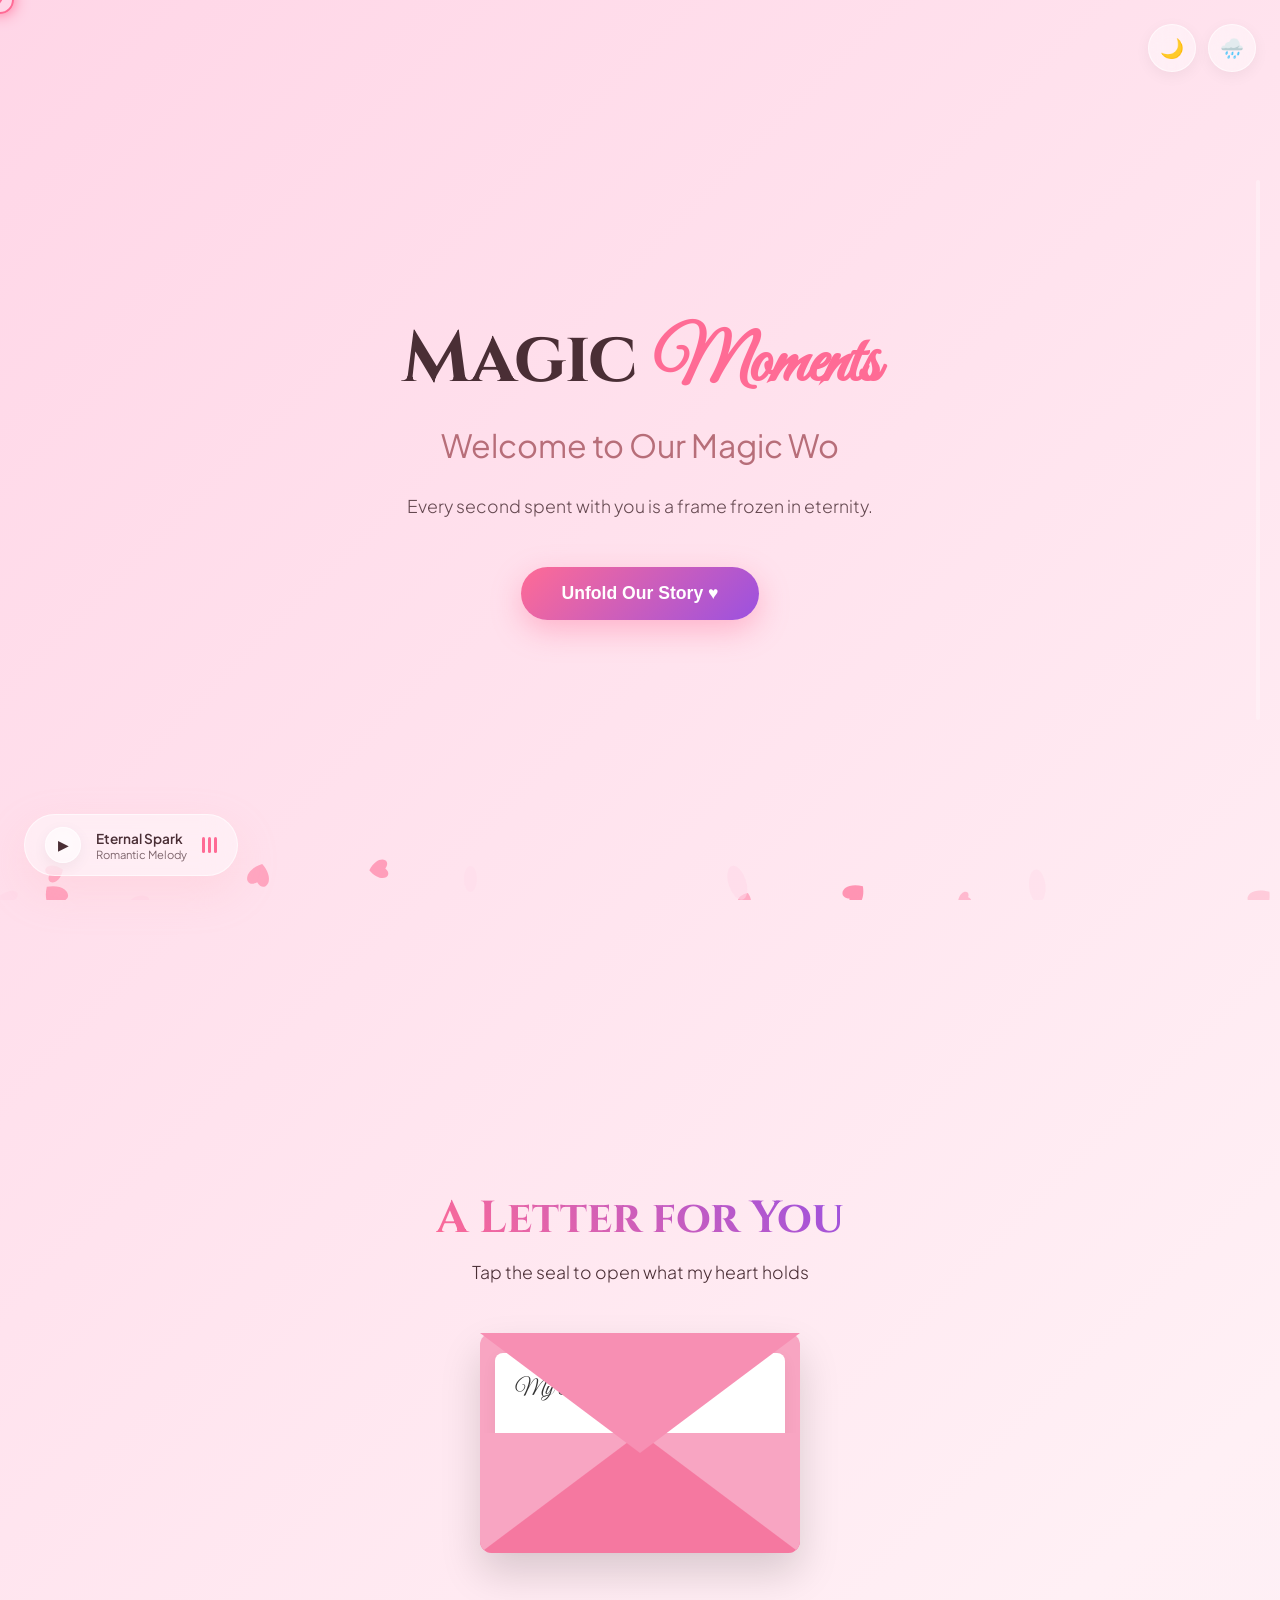
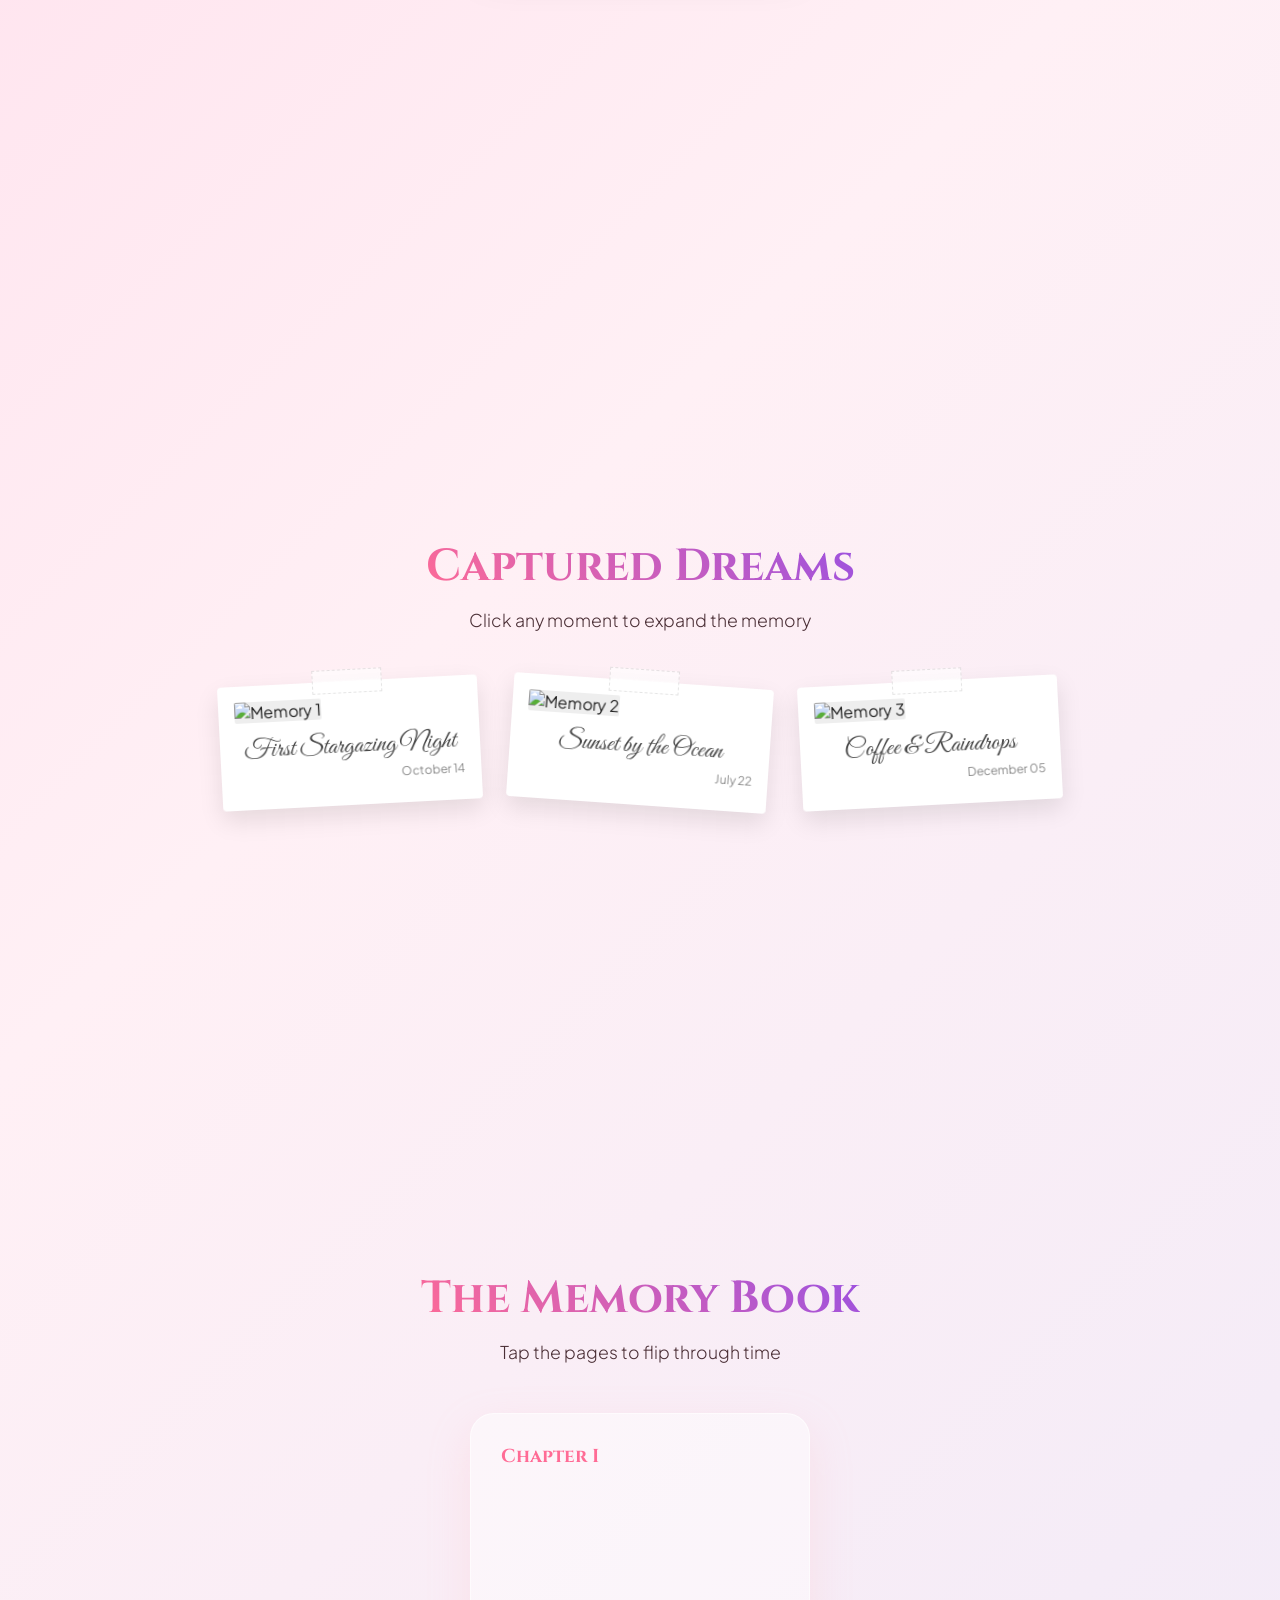
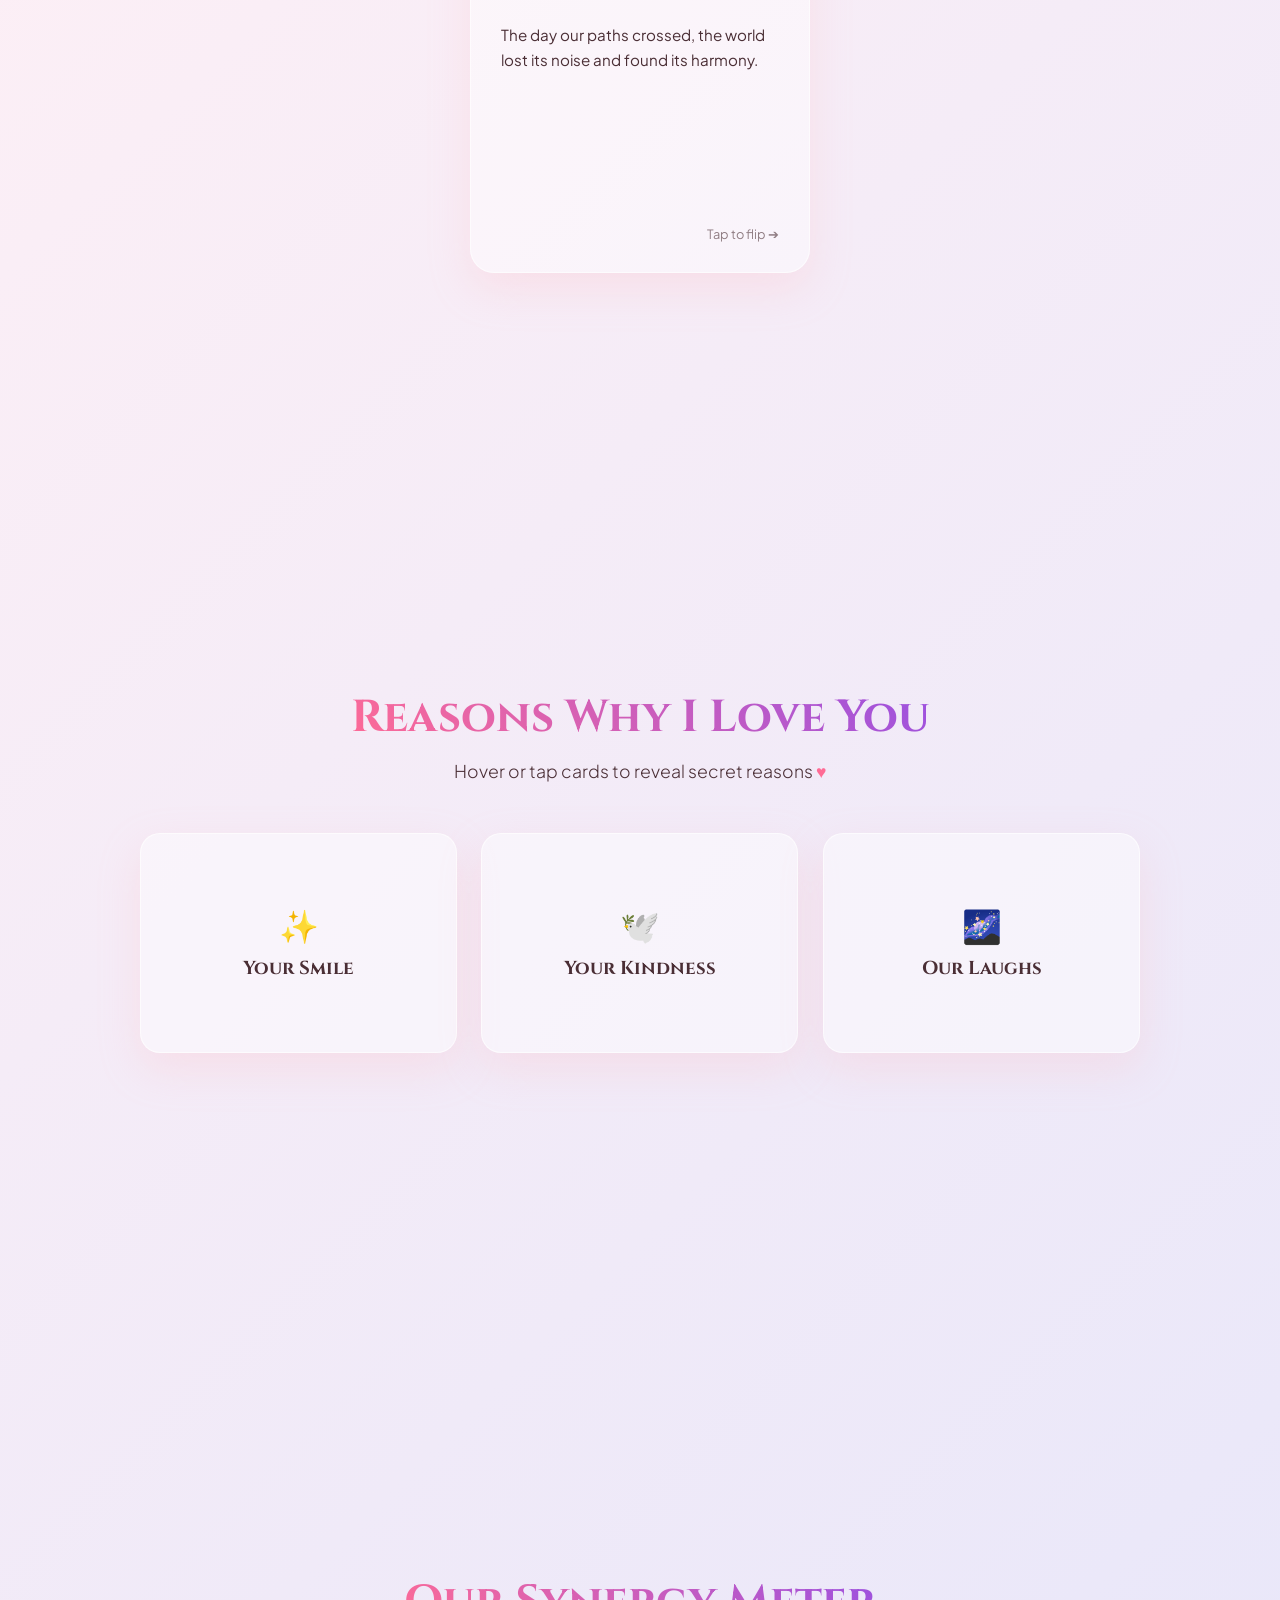
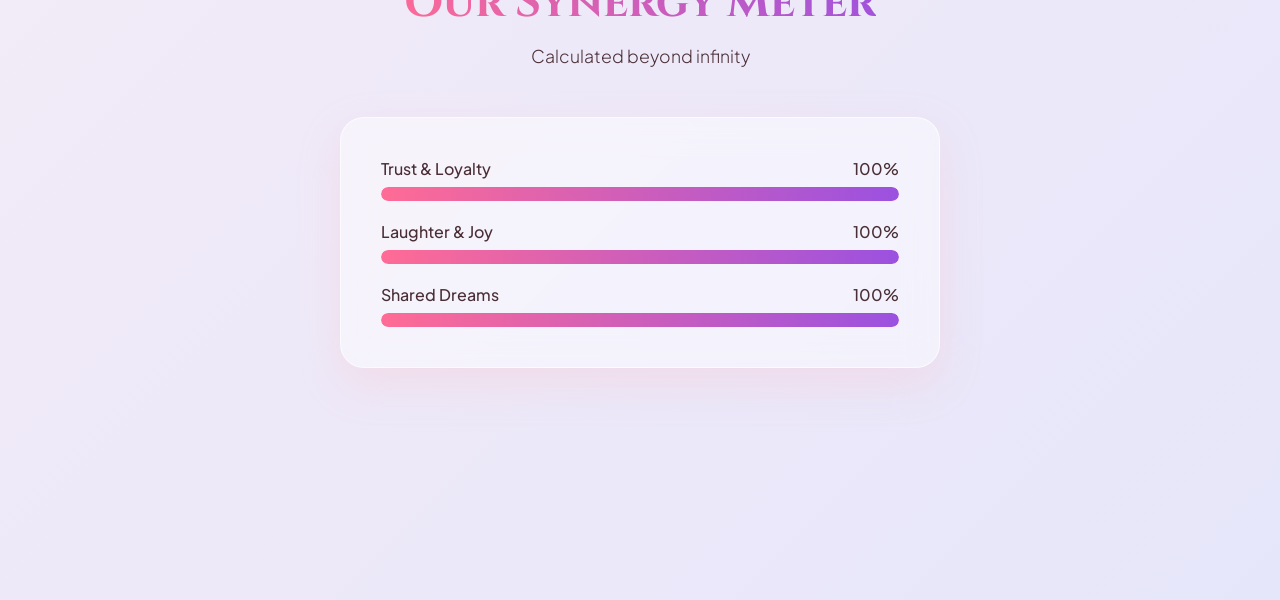
==== Girlfriend_day.html @ 88b81eff "Add files via upload" ====
<!DOCTYPE html>
<html lang="en">
<head>
  <meta charset="UTF-8">
  <meta name="viewport" content="width=device-width, initial-scale=1.0">
  <title>Magic Moments — A Luxury Romantic Experience</title>
  
  <!-- Fonts -->
  <link rel="preconnect" href="https://fonts.googleapis.com">
  <link rel="preconnect" href="https://fonts.gstatic.com" crossorigin>
  <link href="https://fonts.googleapis.com/css2?family=Cinzel:wght@400;600;700&family=Great+Vibes&family=Plus+Jakarta+Sans:wght@300;400;500;600&display=swap" rel="stylesheet">
  
  <style>
    /* ==========================================
       1. CORE CSS & VARIABLES
       ========================================== */
    :root {
      --bg-gradient-day: linear-gradient(135deg, #ffd6e7 0%, #fff0f5 40%, #e6e6fa 100%);
      --bg-gradient-night: linear-gradient(135deg, #0f051d 0%, #1a0933 50%, #2a0826 100%);
      --text-day: #4a2e35;
      --text-night: #fce8f3;
      --accent-pink: #ff6b95;
      --accent-rose: #b76e79;
      --accent-purple: #9b51e0;
      --glass-bg-day: rgba(255, 255, 255, 0.45);
      --glass-bg-night: rgba(30, 15, 40, 0.55);
      --glass-border-day: rgba(255, 255, 255, 0.6);
      --glass-border-night: rgba(255, 182, 193, 0.2);
      --glass-shadow: 0 16px 40px 0 rgba(255, 182, 193, 0.25);
      
      --text-main: var(--text-day);
      --glass-bg: var(--glass-bg-day);
      --glass-border: var(--glass-border-day);
    }

    [data-theme="night"] {
      --text-main: var(--text-night);
      --glass-bg: var(--glass-bg-night);
      --glass-border: var(--glass-border-night);
      --glass-shadow: 0 16px 40px 0 rgba(0, 0, 0, 0.5);
    }

    * {
      box-sizing: border-box;
      margin: 0;
      padding: 0;
      cursor: none; /* Custom cursor override */
      user-select: none;
    }

    html {
      scroll-behavior: smooth;
      overflow-x: hidden;
    }

    body {
      font-family: 'Plus Jakarta Sans', sans-serif;
      background: var(--bg-gradient-day);
      color: var(--text-main);
      transition: background 1s ease, color 1s ease;
      min-height: 100vh;
      overflow-x: hidden;
      position: relative;
    }

    body[data-theme="night"] {
      background: var(--bg-gradient-night);
    }

    h1, h2, h3, .serif {
      font-family: 'Cinzel', serif;
    }

    .script-font {
      font-family: 'Great Vibes', cursive;
    }

    /* Glassmorphism Card Utility */
    .glass-card {
      background: var(--glass-bg);
      backdrop-filter: blur(16px);
      -webkit-backdrop-filter: blur(16px);
      border: 1px solid var(--glass-border);
      border-radius: 24px;
      box-shadow: var(--glass-shadow);
      transition: background 0.5s ease, border 0.5s ease, transform 0.4s ease, box-shadow 0.4s ease;
    }

    /* ==========================================
       2. CANVAS & CURSOR OVERLAYS
       ========================================== */
    #bg-canvas, #fx-canvas {
      position: fixed;
      top: 0;
      left: 0;
      width: 100vw;
      height: 100vh;
      pointer-events: none;
    }

    #bg-canvas { z-index: -1; }
    #fx-canvas { z-index: 999; }

    /* Custom Cursor */
    .custom-cursor {
      position: fixed;
      top: 0;
      left: 0;
      width: 28px;
      height: 28px;
      border: 2px solid var(--accent-pink);
      border-radius: 50%;
      pointer-events: none;
      z-index: 9999;
      transform: translate(-50%, -50%);
      transition: transform 0.1s ease-out, width 0.2s, height 0.2s, border-color 0.3s;
      display: flex;
      align-items: center;
      justify-content: center;
      box-shadow: 0 0 15px var(--accent-pink);
    }

    .custom-cursor::after {
      content: '♥';
      font-size: 10px;
      color: var(--accent-pink);
    }

    .cursor-trail {
      position: fixed;
      width: 6px;
      height: 6px;
      background: rgba(255, 107, 149, 0.6);
      border-radius: 50%;
      pointer-events: none;
      z-index: 9998;
      transform: translate(-50%, -50%);
      animation: fadeTrail 0.8s forwards;
    }

    @keyframes fadeTrail {
      to {
        opacity: 0;
        transform: translate(-50%, -50%) scale(0.1);
      }
    }

    /* ==========================================
       3. PAGE LOADER
       ========================================== */
    #page-loader {
      position: fixed;
      inset: 0;
      background: var(--bg-gradient-day);
      z-index: 10000;
      display: flex;
      flex-direction: column;
      align-items: center;
      justify-content: center;
      transition: opacity 1s ease, visibility 1s ease;
    }

    #page-loader.hidden {
      opacity: 0;
      visibility: hidden;
    }

    .loader-heart {
      font-size: 4rem;
      color: var(--accent-pink);
      animation: heartBeat 1.2s infinite ease-in-out;
      filter: drop-shadow(0 0 20px rgba(255, 107, 149, 0.6));
    }

    @keyframes heartBeat {
      0%, 100% { transform: scale(1); }
      50% { transform: scale(1.3) rotate(-5deg); }
    }

    .loader-progress {
      margin-top: 20px;
      font-family: 'Cinzel', serif;
      font-size: 1.2rem;
      letter-spacing: 2px;
      color: var(--accent-rose);
    }

    /* ==========================================
       4. SCROLL PROGRESS (ROSE STEM)
       ========================================== */
    .scroll-progress-container {
      position: fixed;
      right: 20px;
      top: 50%;
      transform: translateY(-50%);
      height: 60vh;
      width: 4px;
      background: rgba(255, 255, 255, 0.3);
      border-radius: 4px;
      z-index: 900;
    }

    .scroll-stem {
      width: 100%;
      height: 0%;
      background: linear-gradient(to bottom, #7ca982, #2b5b2a);
      border-radius: 4px;
      position: relative;
      transition: height 0.1s ease-out;
    }

    .scroll-rose {
      position: absolute;
      bottom: -15px;
      left: 50%;
      transform: translateX(-50%) scale(0);
      font-size: 24px;
      transition: transform 0.4s cubic-bezier(0.175, 0.885, 0.32, 1.275);
    }

    .scroll-stem.bloomed .scroll-rose {
      transform: translateX(-50%) scale(1.3);
    }

    /* ==========================================
       5. FLOATING CONTROLS (MUSIC, SOUNDS, THEME)
       ========================================== */
    .top-controls {
      position: fixed;
      top: 24px;
      right: 24px;
      z-index: 1000;
      display: flex;
      gap: 12px;
    }

    .control-btn {
      width: 48px;
      height: 48px;
      border-radius: 50%;
      border: 1px solid var(--glass-border);
      background: var(--glass-bg);
      backdrop-filter: blur(10px);
      color: var(--text-main);
      display: flex;
      align-items: center;
      justify-content: center;
      font-size: 1.2rem;
      box-shadow: 0 4px 15px rgba(0, 0, 0, 0.05);
      transition: all 0.3s ease;
    }

    .control-btn:hover {
      transform: scale(1.1) rotate(5deg);
      box-shadow: 0 6px 20px var(--accent-pink);
    }

    /* Floating Music Widget */
    .music-widget {
      position: fixed;
      bottom: 24px;
      left: 24px;
      z-index: 1000;
      padding: 12px 20px;
      display: flex;
      align-items: center;
      gap: 15px;
      border-radius: 50px;
    }

    .equalizer {
      display: flex;
      gap: 3px;
      height: 16px;
      align-items: flex-end;
    }

    .eq-bar {
      width: 3px;
      height: 100%;
      background: var(--accent-pink);
      border-radius: 3px;
      animation: eq 1s infinite alternate ease-in-out;
      animation-play-state: paused;
    }

    .music-widget.playing .eq-bar {
      animation-play-state: running;
    }

    .eq-bar:nth-child(2) { animation-delay: 0.2s; }
    .eq-bar:nth-child(3) { animation-delay: 0.4s; }

    @keyframes eq {
      0% { height: 20%; }
      100% { height: 100%; }
    }

    /* ==========================================
       6. SECTIONS & LAYOUT
       ========================================== */
    section {
      min-height: 100vh;
      padding: 100px 24px 60px;
      max-width: 1200px;
      margin: 0 auto;
      display: flex;
      flex-direction: column;
      justify-content: center;
      align-items: center;
      position: relative;
    }

    .section-title {
      font-size: 2.8rem;
      text-align: center;
      margin-bottom: 12px;
      background: linear-gradient(45deg, var(--accent-pink), var(--accent-purple));
      -webkit-background-clip: text;
      -webkit-text-fill-color: transparent;
      filter: drop-shadow(0 2px 10px rgba(255, 107, 149, 0.3));
    }

    .section-subtitle {
      font-size: 1.1rem;
      text-align: center;
      opacity: 0.85;
      margin-bottom: 50px;
      font-weight: 300;
    }

    /* Magic Scroll Animations Base */
    .reveal {
      opacity: 0;
      transition: all 1s cubic-bezier(0.25, 1, 0.5, 1);
      will-change: transform, opacity, filter;
    }

    .reveal.fade-up { transform: translateY(60px); }
    .reveal.fade-left { transform: translateX(-80px); }
    .reveal.fade-right { transform: translateX(80px); }
    .reveal.scale-up { transform: scale(0.8); }
    .reveal.flip-3d { transform: rotateY(90deg); }
    .reveal.blur-in { filter: blur(20px); }

    .reveal.active {
      opacity: 1;
      transform: translate(0) scale(1) rotateY(0deg);
      filter: blur(0px);
    }

    /* ==========================================
       7. SECTION 1: WELCOME / HERO
       ========================================== */
    .hero-content {
      text-align: center;
      max-width: 800px;
    }

    .hero-title {
      font-size: 4.5rem;
      line-height: 1.1;
      margin-bottom: 20px;
      letter-spacing: -1px;
    }

    .typing-text {
      font-size: 2rem;
      color: var(--accent-rose);
      min-height: 2.5rem;
      margin-bottom: 30px;
    }

    .cta-btn {
      padding: 16px 40px;
      font-size: 1.1rem;
      border: none;
      border-radius: 50px;
      background: linear-gradient(135deg, var(--accent-pink), var(--accent-purple));
      color: white;
      font-weight: 600;
      box-shadow: 0 10px 30px rgba(255, 107, 149, 0.4);
      transition: all 0.3s ease;
      position: relative;
      overflow: hidden;
    }

    .cta-btn:hover {
      box-shadow: 0 15px 40px rgba(255, 107, 149, 0.7);
      transform: translateY(-3px);
    }

    /* ==========================================
       8. SECTION 2: ENVELOPE LOVE LETTER
       ========================================== */
    .envelope-wrapper {
      perspective: 1000px;
    }

    .envelope {
      width: 320px;
      height: 220px;
      background: #f8a5c2;
      border-radius: 12px;
      position: relative;
      box-shadow: 0 20px 40px rgba(0, 0, 0, 0.15);
      transition: transform 0.6s ease;
      transform-style: preserve-3d;
    }

    .envelope-flap {
      position: absolute;
      top: 0;
      left: 0;
      width: 0;
      height: 0;
      border-left: 160px solid transparent;
      border-right: 160px solid transparent;
      border-top: 120px solid #f78fb3;
      transform-origin: top;
      transition: transform 0.6s ease 0.3s, z-index 0.2s 0.3s;
      z-index: 3;
    }

    .envelope-pocket {
      position: absolute;
      bottom: 0;
      left: 0;
      width: 0;
      height: 0;
      border-left: 160px solid #f8a5c2;
      border-right: 160px solid #f8a5c2;
      border-bottom: 120px solid #f578a0;
      border-radius: 0 0 12px 12px;
      z-index: 2;
    }

    .letter {
      position: absolute;
      bottom: 10px;
      left: 15px;
      width: 290px;
      height: 190px;
      background: #fff;
      border-radius: 8px;
      padding: 20px;
      box-shadow: 0 5px 15px rgba(0,0,0,0.05);
      transition: transform 0.8s cubic-bezier(0.4, 0, 0.2, 1) 0.6s, z-index 0.1s 0.6s, height 0.6s ease 1.2s;
      z-index: 1;
      overflow: hidden;
      font-family: 'Great Vibes', cursive;
      font-size: 1.4rem;
      color: #333;
      line-height: 1.5;
    }

    .envelope-wrapper.open .envelope-flap {
      transform: rotateX(180deg);
      z-index: 0;
    }

    .envelope-wrapper.open .letter {
      transform: translateY(-160px);
      z-index: 4;
      height: 320px;
    }

    /* ==========================================
       9. SECTION 3: POLAROID GALLERY & LIGHTBOX
       ========================================== */
    .gallery-grid {
      display: flex;
      flex-wrap: wrap;
      gap: 30px;
      justify-content: center;
      max-width: 1000px;
    }

    .polaroid {
      background: white;
      padding: 16px 16px 24px 16px;
      border-radius: 4px;
      box-shadow: 0 10px 25px rgba(0,0,0,0.1);
      width: 260px;
      position: relative;
      transition: all 0.4s cubic-bezier(0.175, 0.885, 0.32, 1.275);
      color: #222;
    }

    .polaroid:nth-child(odd) { transform: rotate(-3deg); }
    .polaroid:nth-child(even) { transform: rotate(4deg); }

    .polaroid:hover {
      transform: scale(1.08) rotate(0deg) translateY(-10px);
      box-shadow: 0 20px 40px rgba(255, 107, 149, 0.3);
      z-index: 10;
    }

    .polaroid-img {
      width: 100%;
      height: 220px;
      object-fit: cover;
      border-radius: 2px;
      background: #eee;
    }

    .polaroid-caption {
      font-family: 'Great Vibes', cursive;
      font-size: 1.6rem;
      text-align: center;
      margin-top: 12px;
      color: #444;
    }

    .polaroid-date {
      font-size: 0.75rem;
      text-align: right;
      color: #888;
      margin-top: 4px;
    }

    .tape {
      position: absolute;
      top: -12px;
      left: 50%;
      transform: translateX(-50%);
      width: 70px;
      height: 24px;
      background: rgba(255, 255, 255, 0.6);
      border: 1px dashed rgba(0,0,0,0.1);
      backdrop-filter: blur(2px);
    }

    /* Lightbox Modal */
    #lightbox {
      position: fixed;
      inset: 0;
      background: rgba(0, 0, 0, 0.85);
      backdrop-filter: blur(15px);
      z-index: 10000;
      display: flex;
      align-items: center;
      justify-content: center;
      opacity: 0;
      pointer-events: none;
      transition: opacity 0.4s ease;
    }

    #lightbox.active {
      opacity: 1;
      pointer-events: auto;
    }

    .lightbox-img {
      max-width: 85vw;
      max-height: 80vh;
      border-radius: 12px;
      box-shadow: 0 0 50px rgba(255, 107, 149, 0.5);
      transform: scale(0.9);
      transition: transform 0.4s ease;
    }

    #lightbox.active .lightbox-img {
      transform: scale(1);
    }

    /* ==========================================
       10. SECTION 4: MEMORY BOOK (3D FLIP)
       ========================================== */
    .book-container {
      perspective: 1500px;
      width: 340px;
      height: 460px;
      position: relative;
    }

    .book-page {
      width: 100%;
      height: 100%;
      position: absolute;
      top: 0;
      left: 0;
      transform-origin: left center;
      transition: transform 0.8s cubic-bezier(0.645, 0.045, 0.355, 1);
      transform-style: preserve-3d;
      padding: 30px;
      display: flex;
      flex-direction: column;
      justify-content: space-between;
    }

    .book-page.flipped {
      transform: rotateY(-180deg);
    }

    /* ==========================================
       11. SECTION 5: LOVE REASONS FLIP CARDS
       ========================================== */
    .reasons-grid {
      display: grid;
      grid-template-columns: repeat(auto-fit, minmax(250px, 1fr));
      gap: 24px;
      width: 100%;
      max-width: 1000px;
    }

    .flip-card {
      background-color: transparent;
      height: 220px;
      perspective: 1000px;
    }

    .flip-card-inner {
      position: relative;
      width: 100%;
      height: 100%;
      text-align: center;
      transition: transform 0.8s cubic-bezier(0.175, 0.885, 0.32, 1.275);
      transform-style: preserve-3d;
    }

    .flip-card:hover .flip-card-inner {
      transform: rotateY(180deg);
    }

    .flip-front, .flip-back {
      position: absolute;
      inset: 0;
      -webkit-backface-visibility: hidden;
      backface-visibility: hidden;
      display: flex;
      flex-direction: column;
      align-items: center;
      justify-content: center;
      padding: 24px;
      border-radius: 20px;
    }

    .flip-back {
      transform: rotateY(180deg);
      background: linear-gradient(135deg, var(--accent-pink), var(--accent-purple));
      color: white;
    }

    /* ==========================================
       12. SECTION 6: LOVE METER
       ========================================== */
    .meter-container {
      width: 100%;
      max-width: 600px;
      display: flex;
      flex-direction: column;
      gap: 20px;
    }

    .meter-item {
      display: flex;
      flex-direction: column;
      gap: 8px;
    }

    .meter-label {
      display: flex;
      justify-content: space-between;
      font-weight: 500;
    }

    .meter-bar-bg {
      height: 14px;
      width: 100%;
      background: rgba(255, 255, 255, 0.3);
      border-radius: 10px;
      overflow: hidden;
      position: relative;
    }

    .meter-bar-fill {
      height: 100%;
      width: 0%;
      background: linear-gradient(90deg, var(--accent-pink), var(--accent-purple));
      border-radius: 10px;
      transition: width 1.5s cubic-bezier(0.1, 0.42, 0.85, 1);
      box-shadow: 0 0 12px var(--accent-pink);
    }

    /* Secret Heart Hidden Trigger */
    .secret-heart {
      display: inline-block;
      color: var(--accent-pink);
      transition: transform 0.3s;
    }

    .secret-heart:hover {
      transform: scale(1.5) rotate(15deg);
    }
  </style>
</head>
<body>

  <!-- Full Screen Background & Interactive FX Canvases -->
  <canvas id="bg-canvas"></canvas>
  <canvas id="fx-canvas"></canvas>

  <!-- Custom Cursor -->
  <div class="custom-cursor" id="cursor"></div>

  <!-- Page Loader -->
  <div id="page-loader">
    <div class="loader-heart">♥</div>
    <div class="loader-progress" id="loader-text">Loading Magic... 0%</div>
  </div>

  <!-- Scroll Progress Indicator (Rose Stem) -->
  <div class="scroll-progress-container">
    <div class="scroll-stem" id="scroll-stem">
      <div class="scroll-rose">🌹</div>
    </div>
  </div>

  <!-- Floating Controls -->
  <div class="top-controls">
    <button class="control-btn" id="theme-toggle" title="Toggle Day/Night Mode">🌙</button>
    <button class="control-btn" id="sound-toggle" title="Toggle Ambient Sound">🌧️</button>
  </div>

  <!-- Music Player Widget -->
  <div class="glass-card music-widget" id="music-widget">
    <button class="control-btn" id="play-btn" style="width: 36px; height: 36px; font-size: 0.9rem;">▶</button>
    <div>
      <div style="font-size: 0.85rem; font-weight: 600;">Eternal Spark</div>
      <div style="font-size: 0.7rem; opacity: 0.7;">Romantic Melody</div>
    </div>
    <div class="equalizer">
      <div class="eq-bar"></div>
      <div class="eq-bar"></div>
      <div class="eq-bar"></div>
    </div>
  </div>

  <!-- Main Content Sections -->
  <main>
    
    <!-- Hero / Welcome Section -->
    <section id="hero">
      <div class="hero-content reveal fade-up">
        <h1 class="hero-title serif">Magic <span class="script-font" style="color: var(--accent-pink);">Moments</span></h1>
        <div class="typing-text" id="typing-text"></div>
        <p class="section-subtitle">Every second spent with you is a frame frozen in eternity.</p>
        <button class="cta-btn" id="hero-cta">Unfold Our Story ♥</button>
      </div>
    </section>

    <!-- Love Letter Section -->
    <section id="envelope-section">
      <h2 class="section-title reveal fade-up">A Letter for You</h2>
      <p class="section-subtitle reveal fade-up">Tap the seal to open what my heart holds</p>
      
      <div class="envelope-wrapper reveal scale-up" id="envelope">
        <div class="envelope">
          <div class="envelope-flap"></div>
          <div class="letter">
            My Dearest,<br><br>
            If I had a flower for every time I thought of you, I could walk through my garden forever.<br><br>
            Yours Always ♥
          </div>
          <div class="envelope-pocket"></div>
        </div>
      </div>
    </section>

    <!-- Polaroid Gallery Section -->
    <section id="gallery">
      <h2 class="section-title reveal fade-up">Captured Dreams</h2>
      <p class="section-subtitle reveal fade-up">Click any moment to expand the memory</p>
      
      <div class="gallery-grid">
        <div class="polaroid reveal fade-left">
          <div class="tape"></div>
          <img class="polaroid-img" src="https://images.unsplash.com/photo-1518199266791-5375a83190b7?auto=format&fit=crop&w=600&q=80" alt="Memory 1">
          <div class="polaroid-caption">First Stargazing Night</div>
          <div class="polaroid-date">October 14</div>
        </div>

        <div class="polaroid reveal fade-up">
          <div class="tape"></div>
          <img class="polaroid-img" src="https://images.unsplash.com/photo-1522673607200-164d1b6ce486?auto=format&fit=crop&w=600&q=80" alt="Memory 2">
          <div class="polaroid-caption">Sunset by the Ocean</div>
          <div class="polaroid-date">July 22</div>
        </div>

        <div class="polaroid reveal fade-right">
          <div class="tape"></div>
          <img class="polaroid-img" src="https://images.unsplash.com/photo-1516589178581-6cd7833ae3b2?auto=format&fit=crop&w=600&q=80" alt="Memory 3">
          <div class="polaroid-caption">Coffee & Raindrops</div>
          <div class="polaroid-date">December 05</div>
        </div>
      </div>
    </section>

    <!-- Memory Book Section -->
    <section id="memory-book">
      <h2 class="section-title reveal fade-up">The Memory Book</h2>
      <p class="section-subtitle reveal fade-up">Tap the pages to flip through time</p>
      
      <div class="book-container reveal flip-3d" id="book">
        <div class="book-page glass-card" id="page1">
          <h3 class="serif" style="color: var(--accent-pink);">Chapter I</h3>
          <p style="font-size: 0.95rem; line-height: 1.6;">The day our paths crossed, the world lost its noise and found its harmony.</p>
          <div style="text-align: right; font-size: 0.8rem; opacity: 0.6;">Tap to flip ➔</div>
        </div>
      </div>
    </section>

    <!-- Love Reasons Flip Cards Section -->
    <section id="reasons">
      <h2 class="section-title reveal fade-up">Reasons Why I Love You</h2>
      <p class="section-subtitle reveal fade-up">Hover or tap cards to reveal secret reasons <span class="secret-heart" title="Easter Egg Secret!">♥</span></p>

      <div class="reasons-grid">
        <div class="flip-card reveal fade-left">
          <div class="flip-card-inner">
            <div class="flip-front glass-card">
              <span style="font-size: 2rem;">✨</span>
              <h3 class="serif" style="margin-top: 10px;">Your Smile</h3>
            </div>
            <div class="flip-back">
              <p>It instantly brightens even the darkest of my days and lights up the entire room.</p>
            </div>
          </div>
        </div>

        <div class="flip-card reveal fade-up">
          <div class="flip-card-inner">
            <div class="flip-front glass-card">
              <span style="font-size: 2rem;">🕊️</span>
              <h3 class="serif" style="margin-top: 10px;">Your Kindness</h3>
            </div>
            <div class="flip-back">
              <p>The gentle, compassionate way you treat every living soul around you.</p>
            </div>
          </div>
        </div>

        <div class="flip-card reveal fade-right">
          <div class="flip-card-inner">
            <div class="flip-front glass-card">
              <span style="font-size: 2rem;">🌌</span>
              <h3 class="serif" style="margin-top: 10px;">Our Laughs</h3>
            </div>
            <div class="flip-back">
              <p>The silly, endless conversations that make hours feel like split seconds.</p>
            </div>
          </div>
        </div>
      </div>
    </section>

    <!-- Love Meter Section -->
    <section id="love-meter">
      <h2 class="section-title reveal fade-up">Our Synergy Meter</h2>
      <p class="section-subtitle reveal fade-up">Calculated beyond infinity</p>

      <div class="meter-container glass-card reveal blur-in" style="padding: 40px;">
        <div class="meter-item">
          <div class="meter-label"><span>Trust & Loyalty</span><span>100%</span></div>
          <div class="meter-bar-bg"><div class="meter-bar-fill" data-progress="100%"></div></div>
        </div>
        <div class="meter-item">
          <div class="meter-label"><span>Laughter & Joy</span><span>100%</span></div>
          <div class="meter-bar-bg"><div class="meter-bar-fill" data-progress="100%"></div></div>
        </div>
        <div class="meter-item">
          <div class="meter-label"><span>Shared Dreams</span><span>100%</span></div>
          <div class="meter-bar-bg"><div class="meter-bar-fill" data-progress="100%"></div></div>
        </div>
      </div>
    </section>

  </main>

  <!-- Lightbox Modal Container -->
  <div id="lightbox">
    <img class="lightbox-img" id="lightbox-img" src="" alt="Expanded View">
  </div>

  <!-- JavaScript Engine -->
  <script>
    /* ==========================================
       1. PAGE LOADER INITIALIZATION
       ========================================== */
    window.addEventListener('load', () => {
      let progress = 0;
      const loaderText = document.getElementById('loader-text');
      const loader = document.getElementById('page-loader');

      const interval = setInterval(() => {
        progress += Math.floor(Math.random() * 15) + 5;
        if (progress >= 100) {
          progress = 100;
          clearInterval(interval);
          setTimeout(() => {
            loader.classList.add('hidden');
            initTypingEffect();
          }, 300);
        }
        loaderText.innerText = `Loading Magic... ${progress}%`;
      }, 80);
    });

    /* ==========================================
       2. CANVAS ANIMATION ENGINE (BG & FX)
       ========================================== */
    const bgCanvas = document.getElementById('bg-canvas');
    const bgCtx = bgCanvas.getContext('2d');
    const fxCanvas = document.getElementById('fx-canvas');
    const fxCtx = fxCanvas.getContext('2d');

    let width, height;
    function resizeCanvas() {
      width = bgCanvas.width = fxCanvas.width = window.innerWidth;
      height = bgCanvas.height = fxCanvas.height = window.innerHeight;
    }
    window.addEventListener('resize', resizeCanvas);
    resizeCanvas();

    // Floating Background Elements
    const bgParticles = [];
    class BgParticle {
      constructor() {
        this.reset();
      }
      reset() {
        this.x = Math.random() * width;
        this.y = height + Math.random() * 100;
        this.size = Math.random() * 15 + 8;
        this.speedY = Math.random() * 0.8 + 0.3;
        this.speedX = Math.sin(Math.random() * Math.PI) * 0.5;
        this.opacity = Math.random() * 0.5 + 0.2;
        this.type = Math.random() > 0.4 ? 'heart' : 'petal';
        this.rotation = Math.random() * 360;
        this.rotSpeed = (Math.random() - 0.5) * 1;
      }
      update() {
        this.y -= this.speedY;
        this.x += Math.sin(this.y * 0.01) * 0.5;
        this.rotation += this.rotSpeed;
        if (this.y < -30) this.reset();
      }
      draw() {
        bgCtx.save();
        bgCtx.translate(this.x, this.y);
        bgCtx.rotate((this.rotation * Math.PI) / 180);
        bgCtx.globalAlpha = this.opacity;

        if (this.type === 'heart') {
          bgCtx.fillStyle = '#ff6b95';
          bgCtx.beginPath();
          bgCtx.moveTo(0, 0);
          bgCtx.bezierCurveTo(-this.size / 2, -this.size / 2, -this.size, this.size / 3, 0, this.size);
          bgCtx.bezierCurveTo(this.size, this.size / 3, this.size / 2, -this.size / 2, 0, 0);
          bgCtx.fill();
        } else {
          bgCtx.fillStyle = '#ffd6e7';
          bgCtx.beginPath();
          bgCtx.ellipse(0, 0, this.size / 2, this.size, Math.PI / 4, 0, 2 * Math.PI);
          bgCtx.fill();
        }
        bgCtx.restore();
      }
    }

    for (let i = 0; i < 40; i++) bgParticles.push(new BgParticle());

    // Interactive Particle Bursts on Click
    const fxParticles = [];
    class FxParticle {
      constructor(x, y) {
        this.x = x;
        this.y = y;
        this.size = Math.random() * 8 + 4;
        this.speedX = (Math.random() - 0.5) * 8;
        this.speedY = (Math.random() - 0.5) * 8;
        this.color = `hsl(${Math.random() * 40 + 330}, 100%, 75%)`;
        this.life = 1;
        this.decay = Math.random() * 0.03 + 0.015;
      }
      update() {
        this.x += this.speedX;
        this.y += this.speedY;
        this.life -= this.decay;
      }
      draw() {
        fxCtx.save();
        fxCtx.globalAlpha = Math.max(0, this.life);
        fxCtx.fillStyle = this.color;
        fxCtx.beginPath();
        fxCtx.arc(this.x, this.y, this.size, 0, Math.PI * 2);
        fxCtx.fill();
        fxCtx.restore();
      }
    }

    function renderLoop() {
      bgCtx.clearRect(0, 0, width, height);
      fxCtx.clearRect(0, 0, width, height);

      bgParticles.forEach(p => { p.update(); p.draw(); });

      for (let i = fxParticles.length - 1; i >= 0; i--) {
        fxParticles[i].update();
        fxParticles[i].draw();
        if (fxParticles[i].life <= 0) fxParticles.splice(i, 1);
      }

      requestAnimationFrame(renderLoop);
    }
    renderLoop();

    window.addEventListener('click', (e) => {
      for (let i = 0; i < 15; i++) {
        fxParticles.push(new FxParticle(e.clientX, e.clientY));
      }
    });

    /* ==========================================
       3. CUSTOM CURSOR & TRAIL
       ========================================== */
    const cursor = document.getElementById('cursor');
    window.addEventListener('mousemove', (e) => {
      cursor.style.left = e.clientX + 'px';
      cursor.style.top = e.clientY + 'px';

      if (Math.random() > 0.6) {
        const trail = document.createElement('div');
        trail.className = 'cursor-trail';
        trail.style.left = e.clientX + 'px';
        trail.style.top = e.clientY + 'px';
        document.body.appendChild(trail);
        setTimeout(() => trail.remove(), 800);
      }
    });

    /* ==========================================
       4. HERO TYPING EFFECT
       ========================================== */
    const phrases = ["Welcome to Our Magic World", "Where Every Moment is Eternal", "I Love You Forever ♥"];
    let phraseIdx = 0, charIdx = 0, isDeleting = false;

    function initTypingEffect() {
      const target = document.getElementById('typing-text');
      const currentPhrase = phrases[phraseIdx];

      if (isDeleting) {
        target.textContent = currentPhrase.substring(0, charIdx--);
      } else {
        target.textContent = currentPhrase.substring(0, charIdx++);
      }

      let speed = isDeleting ? 40 : 80;

      if (!isDeleting && charIdx === currentPhrase.length + 1) {
        speed = 2000;
        isDeleting = true;
      } else if (isDeleting && charIdx === 0) {
        isDeleting = false;
        phraseIdx = (phraseIdx + 1) % phrases.length;
        speed = 500;
      }

      setTimeout(initTypingEffect, speed);
    }

    /* ==========================================
       5. SCROLL OBSERVER & PROGRESS STEM
       ========================================== */
    const stem = document.getElementById('scroll-stem');
    const meterFills = document.querySelectorAll('.meter-bar-fill');

    window.addEventListener('scroll', () => {
      const scrollTop = window.scrollY;
      const docHeight = document.documentElement.scrollHeight - window.innerHeight;
      const scrollPercent = (scrollTop / docHeight) * 100;

      stem.style.height = `${scrollPercent}%`;
      if (scrollPercent >= 98) stem.classList.add('bloomed');
      else stem.classList.remove('bloomed');
    });

    const observer = new IntersectionObserver((entries) => {
      entries.forEach(entry => {
        if (entry.isIntersecting) {
          entry.target.classList.add('active');
          // Animate meters if inside
          if (entry.target.id === 'love-meter') {
            meterFills.forEach(fill => fill.style.width = fill.getAttribute('data-progress'));
          }
        }
      });
    }, { threshold: 0.2 });

    document.querySelectorAll('.reveal, #love-meter').forEach(el => observer.observe(el));

    /* ==========================================
       6. INTERACTIVE ENVELOPE, GALLERY & BOOK
       ========================================== */
    // Envelope
    const envelope = document.getElementById('envelope');
    envelope.addEventListener('click', () => {
      envelope.classList.toggle('open');
    });

    // Lightbox
    const lightbox = document.getElementById('lightbox');
    const lightboxImg = document.getElementById('lightbox-img');

    document.querySelectorAll('.polaroid-img').forEach(img => {
      img.addEventListener('click', () => {
        lightboxImg.src = img.src;
        lightbox.classList.add('active');
      });
    });

    lightbox.addEventListener('click', () => {
      lightbox.classList.remove('active');
    });

    // Book Flip
    const book = document.getElementById('book');
    book.addEventListener('click', () => {
      document.getElementById('page1').classList.toggle('flipped');
    });

    /* ==========================================
       7. AUDIO ENGINE (SYNTHESIZED AMBIENCE)
       ========================================== */
    let audioCtx, isPlaying = false, isRain = false;

    // Soft Romantic Melody Synthesizer via Web Audio API
    function playMelody() {
      if (!audioCtx) audioCtx = new (window.AudioContext || window.webkitAudioContext)();
      if (audioCtx.state === 'suspended') audioCtx.resume();

      const musicWidget = document.getElementById('music-widget');
      const playBtn = document.getElementById('play-btn');

      if (isPlaying) {
        audioCtx.suspend();
        isPlaying = false;
        musicWidget.classList.remove('playing');
        playBtn.innerText = '▶';
      } else {
        isPlaying = true;
        musicWidget.classList.add('playing');
        playBtn.innerText = '❚❚';
        triggerMelodyLoop();
      }
    }

    function triggerMelodyLoop() {
      if (!isPlaying) return;
      const notes = [261.63, 329.63, 392.00, 523.25, 440.00]; // C, E, G, C5, A4
      const note = notes[Math.floor(Math.random() * notes.length)];

      const osc = audioCtx.createOscillator();
      const gain = audioCtx.createGain();

      osc.type = 'sine';
      osc.frequency.setValueAtTime(note, audioCtx.currentTime);

      gain.gain.setValueAtTime(0.05, audioCtx.currentTime);
      gain.gain.exponentialRampToValueAtTime(0.001, audioCtx.currentTime + 2.5);

      osc.connect(gain);
      gain.connect(audioCtx.destination);

      osc.start();
      osc.stop(audioCtx.currentTime + 2.5);

      setTimeout(triggerMelodyLoop, 1200);
    }

    document.getElementById('play-btn').addEventListener('click', playMelody);

    // Theme Switcher (Day/Night)
    const themeBtn = document.getElementById('theme-toggle');
    themeBtn.addEventListener('click', () => {
      const isNight = document.body.getAttribute('data-theme') === 'night';
      if (isNight) {
        document.body.removeAttribute('data-theme');
        themeBtn.innerText = '🌙';
      } else {
        document.body.setAttribute('data-theme', 'night');
        themeBtn.innerText = '☀️';
      }
    });

    // Easter Egg Trigger
    document.querySelector('.secret-heart').addEventListener('click', (e) => {
      e.stopPropagation();
      alert('♥ Easter Egg Unlocked: You are my whole universe! ♥');
    });

    // CTA Scroll
    document.getElementById('hero-cta').addEventListener('click', () => {
      document.getElementById('envelope-section').scrollIntoView({ behavior: 'smooth' });
    });
  </script>
</body>
</html>
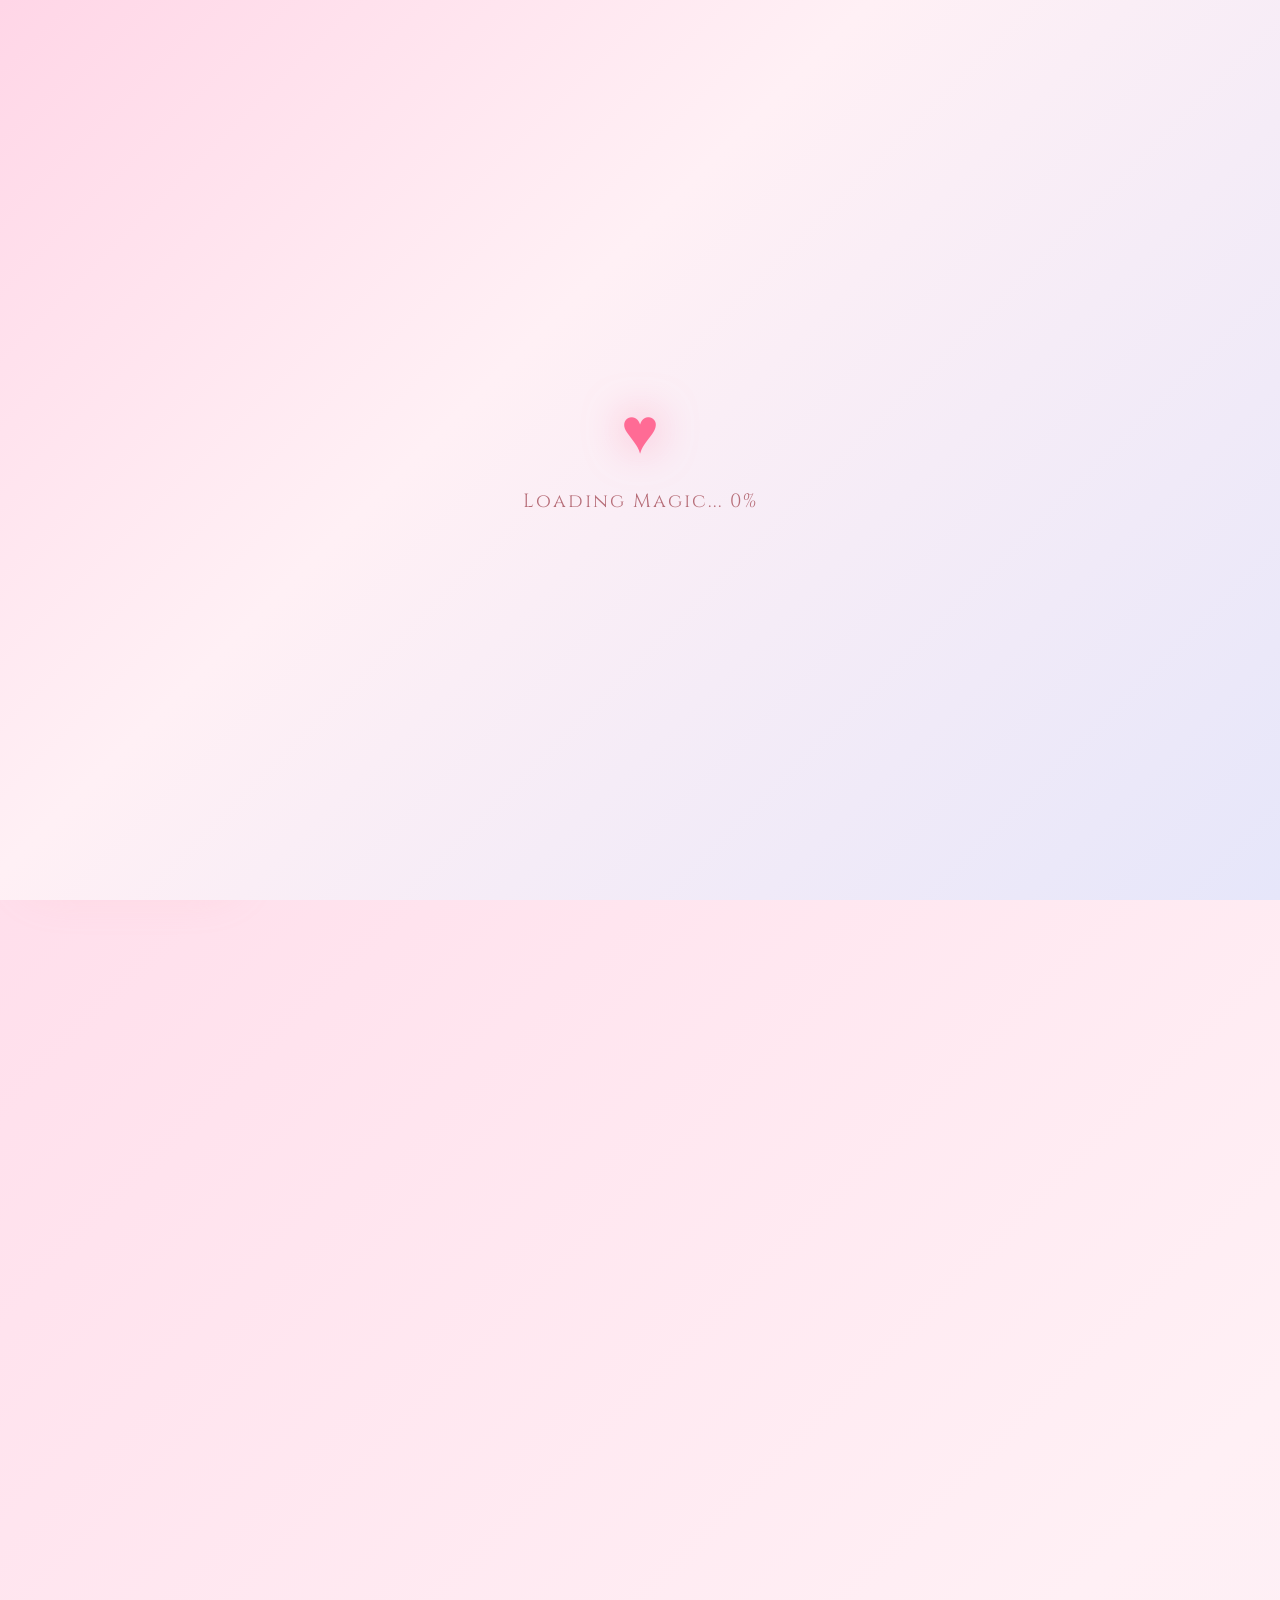
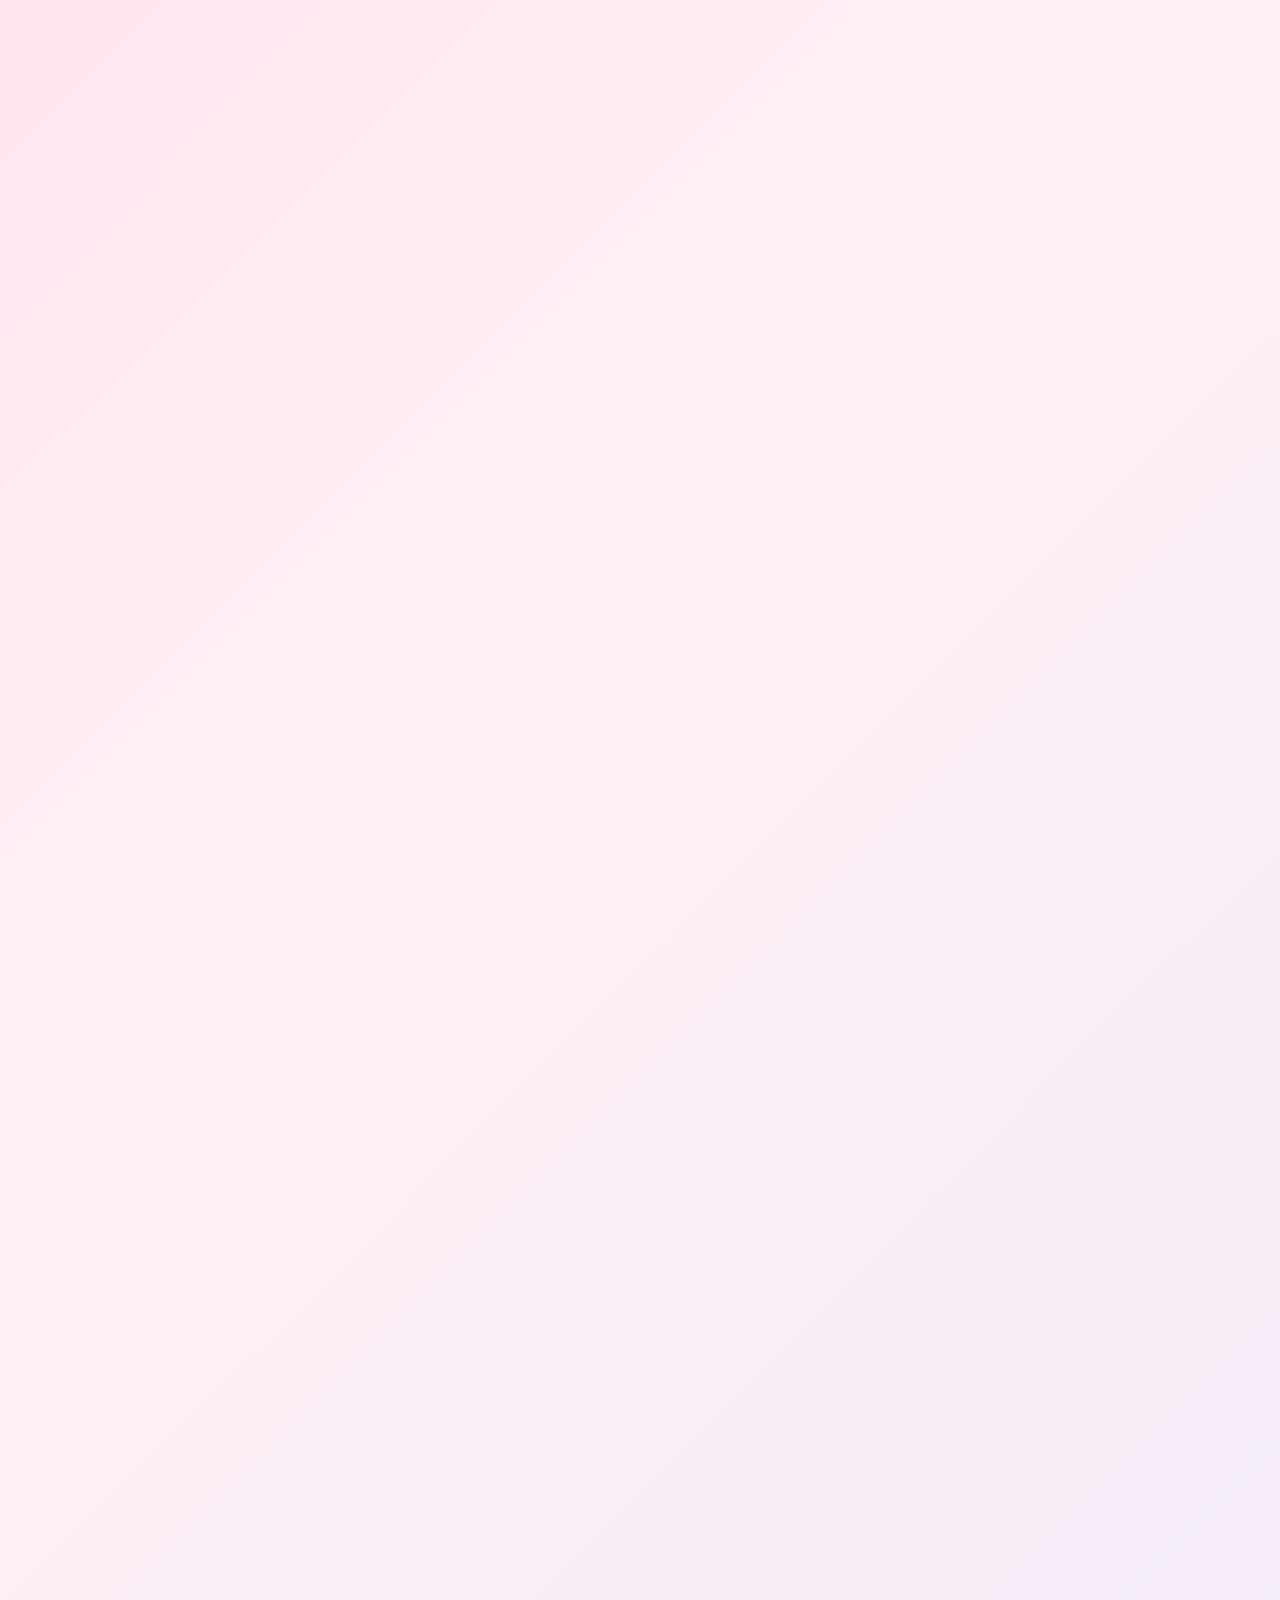
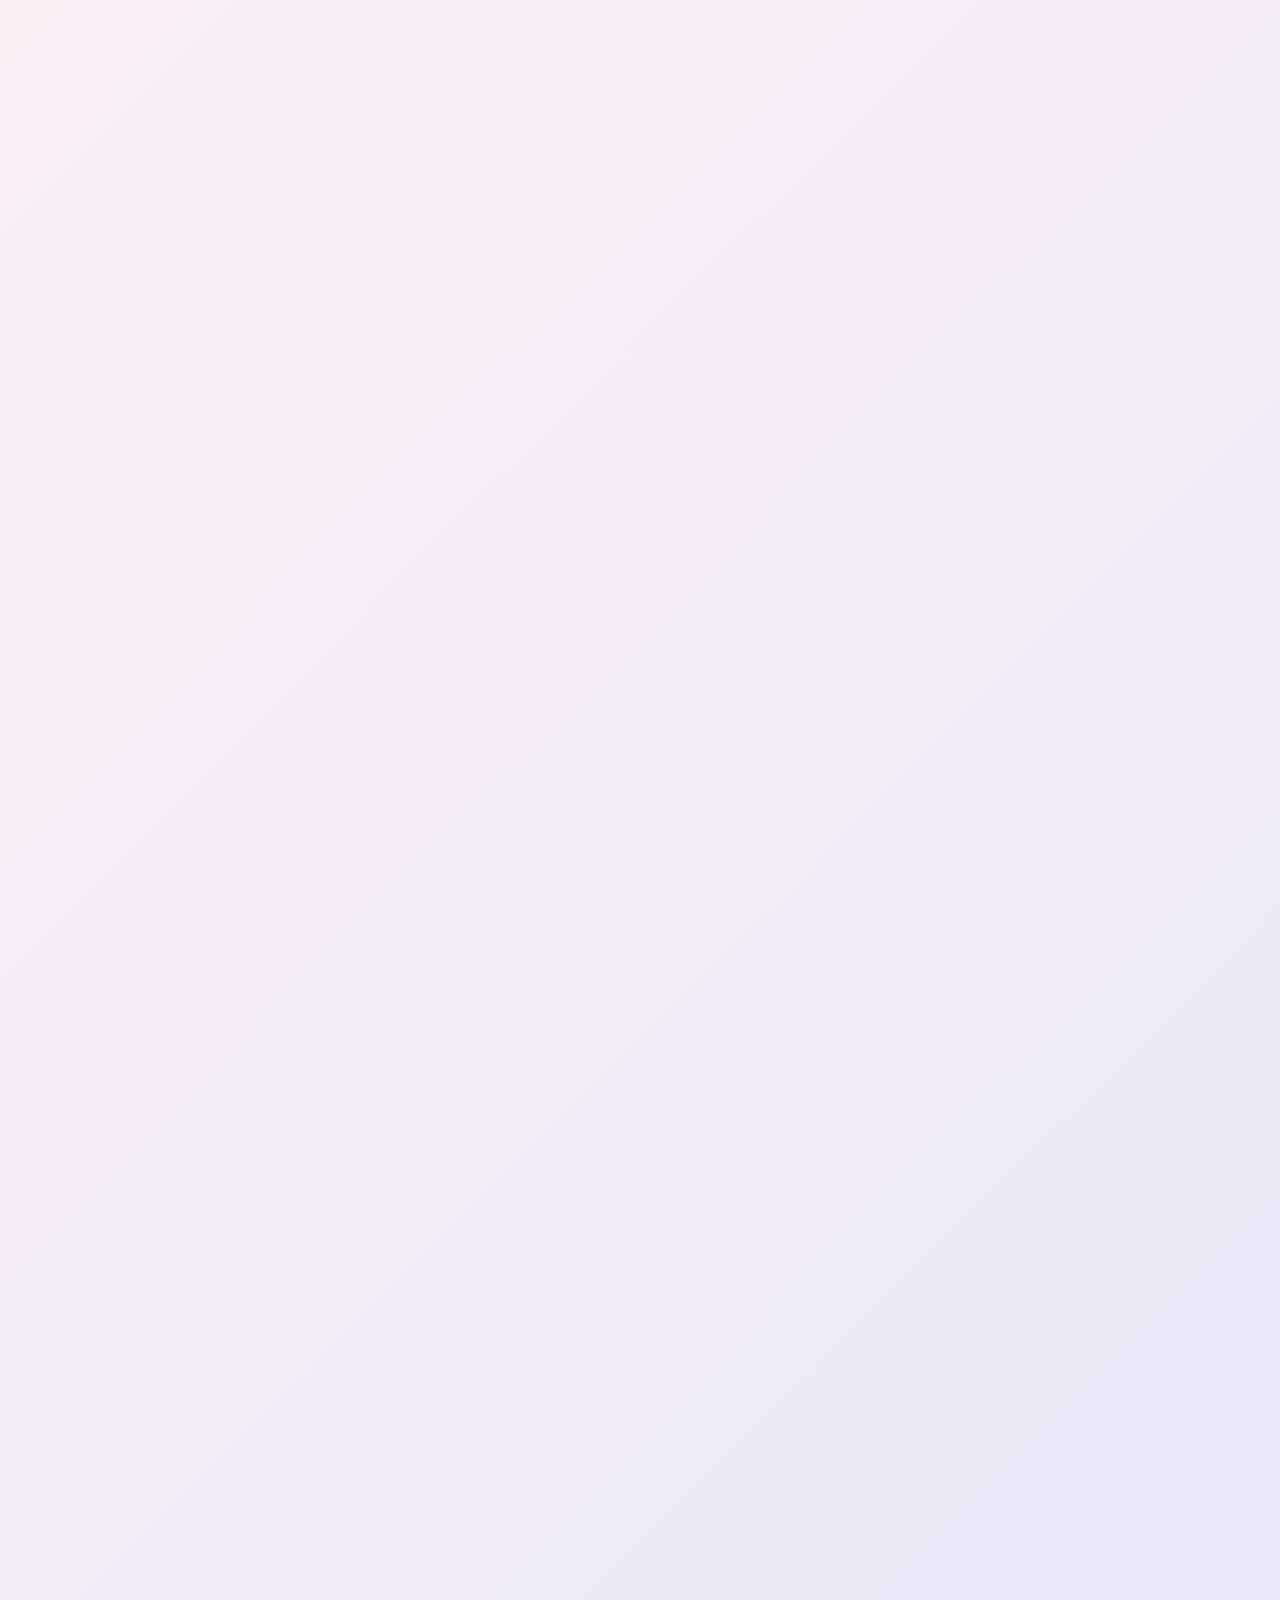
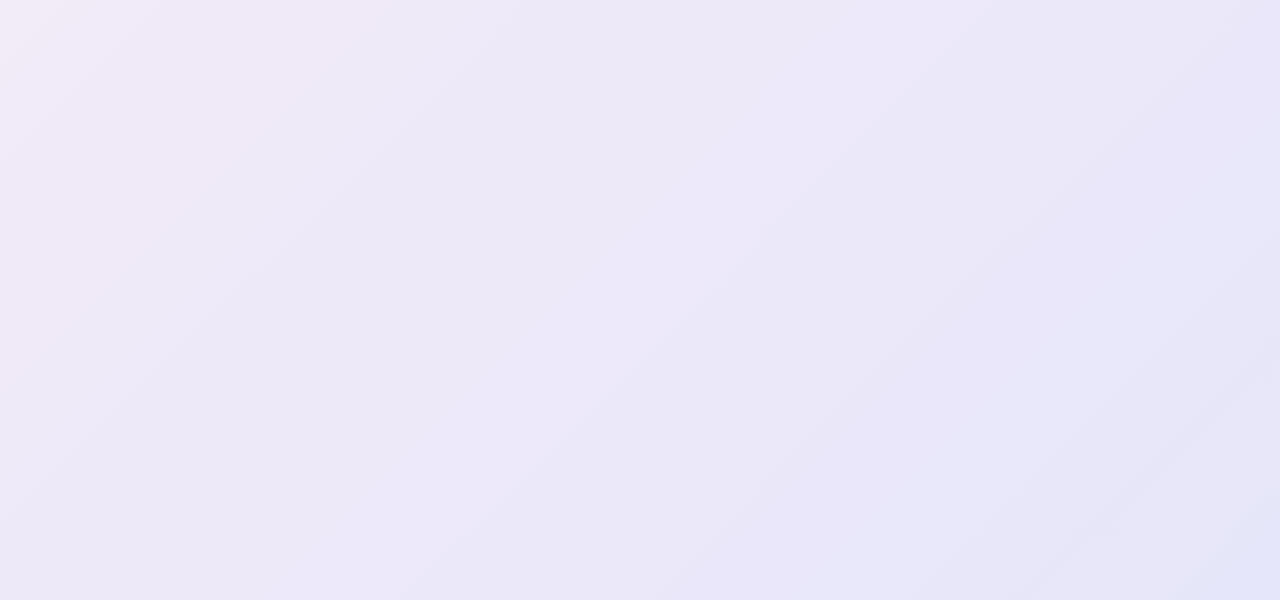
==== commit 52b5b8d0: "Update Girlfriend_day.html" ====
--- a/Girlfriend_day.html
+++ b/Girlfriend_day.html
@@ -9,7 +9,7 @@
   <link rel="preconnect" href="https://fonts.googleapis.com">
   <link rel="preconnect" href="https://fonts.gstatic.com" crossorigin>
   <link href="https://fonts.googleapis.com/css2?family=Cinzel:wght@400;600;700&family=Great+Vibes&family=Plus+Jakarta+Sans:wght@300;400;500;600&display=swap" rel="stylesheet">
-  
+  <script src="script.js"></script>
   <style>
     /* ==========================================
        1. CORE CSS & VARIABLES
@@ -884,326 +884,6 @@
   </div>
 
   <!-- JavaScript Engine -->
-  <script>
-    /* ==========================================
-       1. PAGE LOADER INITIALIZATION
-       ========================================== */
-    window.addEventListener('load', () => {
-      let progress = 0;
-      const loaderText = document.getElementById('loader-text');
-      const loader = document.getElementById('page-loader');
-
-      const interval = setInterval(() => {
-        progress += Math.floor(Math.random() * 15) + 5;
-        if (progress >= 100) {
-          progress = 100;
-          clearInterval(interval);
-          setTimeout(() => {
-            loader.classList.add('hidden');
-            initTypingEffect();
-          }, 300);
-        }
-        loaderText.innerText = `Loading Magic... ${progress}%`;
-      }, 80);
-    });
-
-    /* ==========================================
-       2. CANVAS ANIMATION ENGINE (BG & FX)
-       ========================================== */
-    const bgCanvas = document.getElementById('bg-canvas');
-    const bgCtx = bgCanvas.getContext('2d');
-    const fxCanvas = document.getElementById('fx-canvas');
-    const fxCtx = fxCanvas.getContext('2d');
-
-    let width, height;
-    function resizeCanvas() {
-      width = bgCanvas.width = fxCanvas.width = window.innerWidth;
-      height = bgCanvas.height = fxCanvas.height = window.innerHeight;
-    }
-    window.addEventListener('resize', resizeCanvas);
-    resizeCanvas();
-
-    // Floating Background Elements
-    const bgParticles = [];
-    class BgParticle {
-      constructor() {
-        this.reset();
-      }
-      reset() {
-        this.x = Math.random() * width;
-        this.y = height + Math.random() * 100;
-        this.size = Math.random() * 15 + 8;
-        this.speedY = Math.random() * 0.8 + 0.3;
-        this.speedX = Math.sin(Math.random() * Math.PI) * 0.5;
-        this.opacity = Math.random() * 0.5 + 0.2;
-        this.type = Math.random() > 0.4 ? 'heart' : 'petal';
-        this.rotation = Math.random() * 360;
-        this.rotSpeed = (Math.random() - 0.5) * 1;
-      }
-      update() {
-        this.y -= this.speedY;
-        this.x += Math.sin(this.y * 0.01) * 0.5;
-        this.rotation += this.rotSpeed;
-        if (this.y < -30) this.reset();
-      }
-      draw() {
-        bgCtx.save();
-        bgCtx.translate(this.x, this.y);
-        bgCtx.rotate((this.rotation * Math.PI) / 180);
-        bgCtx.globalAlpha = this.opacity;
-
-        if (this.type === 'heart') {
-          bgCtx.fillStyle = '#ff6b95';
-          bgCtx.beginPath();
-          bgCtx.moveTo(0, 0);
-          bgCtx.bezierCurveTo(-this.size / 2, -this.size / 2, -this.size, this.size / 3, 0, this.size);
-          bgCtx.bezierCurveTo(this.size, this.size / 3, this.size / 2, -this.size / 2, 0, 0);
-          bgCtx.fill();
-        } else {
-          bgCtx.fillStyle = '#ffd6e7';
-          bgCtx.beginPath();
-          bgCtx.ellipse(0, 0, this.size / 2, this.size, Math.PI / 4, 0, 2 * Math.PI);
-          bgCtx.fill();
-        }
-        bgCtx.restore();
-      }
-    }
-
-    for (let i = 0; i < 40; i++) bgParticles.push(new BgParticle());
-
-    // Interactive Particle Bursts on Click
-    const fxParticles = [];
-    class FxParticle {
-      constructor(x, y) {
-        this.x = x;
-        this.y = y;
-        this.size = Math.random() * 8 + 4;
-        this.speedX = (Math.random() - 0.5) * 8;
-        this.speedY = (Math.random() - 0.5) * 8;
-        this.color = `hsl(${Math.random() * 40 + 330}, 100%, 75%)`;
-        this.life = 1;
-        this.decay = Math.random() * 0.03 + 0.015;
-      }
-      update() {
-        this.x += this.speedX;
-        this.y += this.speedY;
-        this.life -= this.decay;
-      }
-      draw() {
-        fxCtx.save();
-        fxCtx.globalAlpha = Math.max(0, this.life);
-        fxCtx.fillStyle = this.color;
-        fxCtx.beginPath();
-        fxCtx.arc(this.x, this.y, this.size, 0, Math.PI * 2);
-        fxCtx.fill();
-        fxCtx.restore();
-      }
-    }
-
-    function renderLoop() {
-      bgCtx.clearRect(0, 0, width, height);
-      fxCtx.clearRect(0, 0, width, height);
-
-      bgParticles.forEach(p => { p.update(); p.draw(); });
-
-      for (let i = fxParticles.length - 1; i >= 0; i--) {
-        fxParticles[i].update();
-        fxParticles[i].draw();
-        if (fxParticles[i].life <= 0) fxParticles.splice(i, 1);
-      }
-
-      requestAnimationFrame(renderLoop);
-    }
-    renderLoop();
-
-    window.addEventListener('click', (e) => {
-      for (let i = 0; i < 15; i++) {
-        fxParticles.push(new FxParticle(e.clientX, e.clientY));
-      }
-    });
-
-    /* ==========================================
-       3. CUSTOM CURSOR & TRAIL
-       ========================================== */
-    const cursor = document.getElementById('cursor');
-    window.addEventListener('mousemove', (e) => {
-      cursor.style.left = e.clientX + 'px';
-      cursor.style.top = e.clientY + 'px';
-
-      if (Math.random() > 0.6) {
-        const trail = document.createElement('div');
-        trail.className = 'cursor-trail';
-        trail.style.left = e.clientX + 'px';
-        trail.style.top = e.clientY + 'px';
-        document.body.appendChild(trail);
-        setTimeout(() => trail.remove(), 800);
-      }
-    });
-
-    /* ==========================================
-       4. HERO TYPING EFFECT
-       ========================================== */
-    const phrases = ["Welcome to Our Magic World", "Where Every Moment is Eternal", "I Love You Forever ♥"];
-    let phraseIdx = 0, charIdx = 0, isDeleting = false;
-
-    function initTypingEffect() {
-      const target = document.getElementById('typing-text');
-      const currentPhrase = phrases[phraseIdx];
-
-      if (isDeleting) {
-        target.textContent = currentPhrase.substring(0, charIdx--);
-      } else {
-        target.textContent = currentPhrase.substring(0, charIdx++);
-      }
-
-      let speed = isDeleting ? 40 : 80;
-
-      if (!isDeleting && charIdx === currentPhrase.length + 1) {
-        speed = 2000;
-        isDeleting = true;
-      } else if (isDeleting && charIdx === 0) {
-        isDeleting = false;
-        phraseIdx = (phraseIdx + 1) % phrases.length;
-        speed = 500;
-      }
-
-      setTimeout(initTypingEffect, speed);
-    }
-
-    /* ==========================================
-       5. SCROLL OBSERVER & PROGRESS STEM
-       ========================================== */
-    const stem = document.getElementById('scroll-stem');
-    const meterFills = document.querySelectorAll('.meter-bar-fill');
-
-    window.addEventListener('scroll', () => {
-      const scrollTop = window.scrollY;
-      const docHeight = document.documentElement.scrollHeight - window.innerHeight;
-      const scrollPercent = (scrollTop / docHeight) * 100;
-
-      stem.style.height = `${scrollPercent}%`;
-      if (scrollPercent >= 98) stem.classList.add('bloomed');
-      else stem.classList.remove('bloomed');
-    });
-
-    const observer = new IntersectionObserver((entries) => {
-      entries.forEach(entry => {
-        if (entry.isIntersecting) {
-          entry.target.classList.add('active');
-          // Animate meters if inside
-          if (entry.target.id === 'love-meter') {
-            meterFills.forEach(fill => fill.style.width = fill.getAttribute('data-progress'));
-          }
-        }
-      });
-    }, { threshold: 0.2 });
-
-    document.querySelectorAll('.reveal, #love-meter').forEach(el => observer.observe(el));
-
-    /* ==========================================
-       6. INTERACTIVE ENVELOPE, GALLERY & BOOK
-       ========================================== */
-    // Envelope
-    const envelope = document.getElementById('envelope');
-    envelope.addEventListener('click', () => {
-      envelope.classList.toggle('open');
-    });
-
-    // Lightbox
-    const lightbox = document.getElementById('lightbox');
-    const lightboxImg = document.getElementById('lightbox-img');
-
-    document.querySelectorAll('.polaroid-img').forEach(img => {
-      img.addEventListener('click', () => {
-        lightboxImg.src = img.src;
-        lightbox.classList.add('active');
-      });
-    });
-
-    lightbox.addEventListener('click', () => {
-      lightbox.classList.remove('active');
-    });
-
-    // Book Flip
-    const book = document.getElementById('book');
-    book.addEventListener('click', () => {
-      document.getElementById('page1').classList.toggle('flipped');
-    });
-
-    /* ==========================================
-       7. AUDIO ENGINE (SYNTHESIZED AMBIENCE)
-       ========================================== */
-    let audioCtx, isPlaying = false, isRain = false;
-
-    // Soft Romantic Melody Synthesizer via Web Audio API
-    function playMelody() {
-      if (!audioCtx) audioCtx = new (window.AudioContext || window.webkitAudioContext)();
-      if (audioCtx.state === 'suspended') audioCtx.resume();
-
-      const musicWidget = document.getElementById('music-widget');
-      const playBtn = document.getElementById('play-btn');
-
-      if (isPlaying) {
-        audioCtx.suspend();
-        isPlaying = false;
-        musicWidget.classList.remove('playing');
-        playBtn.innerText = '▶';
-      } else {
-        isPlaying = true;
-        musicWidget.classList.add('playing');
-        playBtn.innerText = '❚❚';
-        triggerMelodyLoop();
-      }
-    }
-
-    function triggerMelodyLoop() {
-      if (!isPlaying) return;
-      const notes = [261.63, 329.63, 392.00, 523.25, 440.00]; // C, E, G, C5, A4
-      const note = notes[Math.floor(Math.random() * notes.length)];
-
-      const osc = audioCtx.createOscillator();
-      const gain = audioCtx.createGain();
-
-      osc.type = 'sine';
-      osc.frequency.setValueAtTime(note, audioCtx.currentTime);
-
-      gain.gain.setValueAtTime(0.05, audioCtx.currentTime);
-      gain.gain.exponentialRampToValueAtTime(0.001, audioCtx.currentTime + 2.5);
-
-      osc.connect(gain);
-      gain.connect(audioCtx.destination);
-
-      osc.start();
-      osc.stop(audioCtx.currentTime + 2.5);
-
-      setTimeout(triggerMelodyLoop, 1200);
-    }
-
-    document.getElementById('play-btn').addEventListener('click', playMelody);
-
-    // Theme Switcher (Day/Night)
-    const themeBtn = document.getElementById('theme-toggle');
-    themeBtn.addEventListener('click', () => {
-      const isNight = document.body.getAttribute('data-theme') === 'night';
-      if (isNight) {
-        document.body.removeAttribute('data-theme');
-        themeBtn.innerText = '🌙';
-      } else {
-        document.body.setAttribute('data-theme', 'night');
-        themeBtn.innerText = '☀️';
-      }
-    });
-
-    // Easter Egg Trigger
-    document.querySelector('.secret-heart').addEventListener('click', (e) => {
-      e.stopPropagation();
-      alert('♥ Easter Egg Unlocked: You are my whole universe! ♥');
-    });
-
-    // CTA Scroll
-    document.getElementById('hero-cta').addEventListener('click', () => {
-      document.getElementById('envelope-section').scrollIntoView({ behavior: 'smooth' });
-    });
-  </script>
+
 </body>
-</html>+</html>
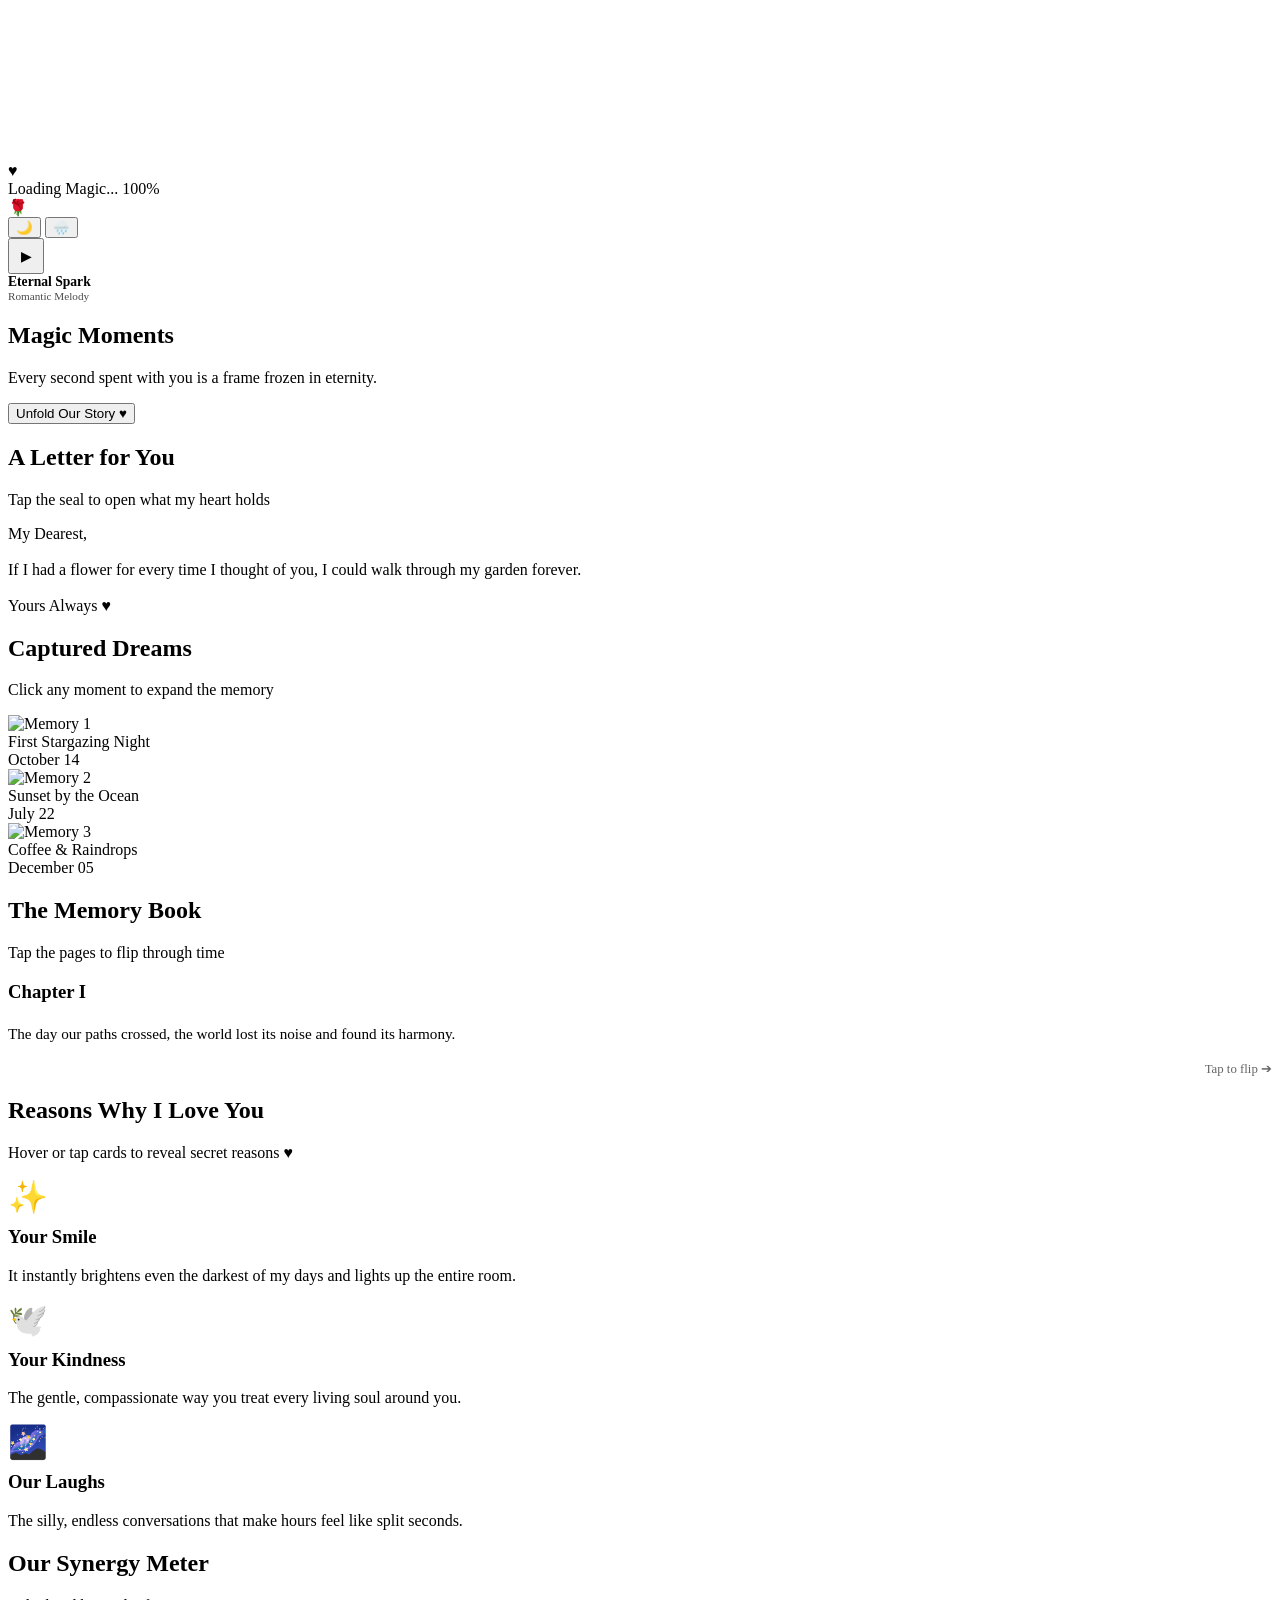
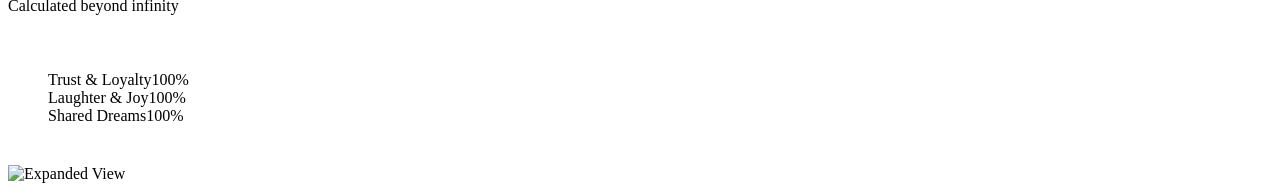
==== commit a83d3fff: "Update Girlfriend_day.html" ====
--- a/Girlfriend_day.html
+++ b/Girlfriend_day.html
@@ -10,690 +10,6 @@
   <link rel="preconnect" href="https://fonts.gstatic.com" crossorigin>
   <link href="https://fonts.googleapis.com/css2?family=Cinzel:wght@400;600;700&family=Great+Vibes&family=Plus+Jakarta+Sans:wght@300;400;500;600&display=swap" rel="stylesheet">
   <script src="script.js"></script>
-  <style>
-    /* ==========================================
-       1. CORE CSS & VARIABLES
-       ========================================== */
-    :root {
-      --bg-gradient-day: linear-gradient(135deg, #ffd6e7 0%, #fff0f5 40%, #e6e6fa 100%);
-      --bg-gradient-night: linear-gradient(135deg, #0f051d 0%, #1a0933 50%, #2a0826 100%);
-      --text-day: #4a2e35;
-      --text-night: #fce8f3;
-      --accent-pink: #ff6b95;
-      --accent-rose: #b76e79;
-      --accent-purple: #9b51e0;
-      --glass-bg-day: rgba(255, 255, 255, 0.45);
-      --glass-bg-night: rgba(30, 15, 40, 0.55);
-      --glass-border-day: rgba(255, 255, 255, 0.6);
-      --glass-border-night: rgba(255, 182, 193, 0.2);
-      --glass-shadow: 0 16px 40px 0 rgba(255, 182, 193, 0.25);
-      
-      --text-main: var(--text-day);
-      --glass-bg: var(--glass-bg-day);
-      --glass-border: var(--glass-border-day);
-    }
-
-    [data-theme="night"] {
-      --text-main: var(--text-night);
-      --glass-bg: var(--glass-bg-night);
-      --glass-border: var(--glass-border-night);
-      --glass-shadow: 0 16px 40px 0 rgba(0, 0, 0, 0.5);
-    }
-
-    * {
-      box-sizing: border-box;
-      margin: 0;
-      padding: 0;
-      cursor: none; /* Custom cursor override */
-      user-select: none;
-    }
-
-    html {
-      scroll-behavior: smooth;
-      overflow-x: hidden;
-    }
-
-    body {
-      font-family: 'Plus Jakarta Sans', sans-serif;
-      background: var(--bg-gradient-day);
-      color: var(--text-main);
-      transition: background 1s ease, color 1s ease;
-      min-height: 100vh;
-      overflow-x: hidden;
-      position: relative;
-    }
-
-    body[data-theme="night"] {
-      background: var(--bg-gradient-night);
-    }
-
-    h1, h2, h3, .serif {
-      font-family: 'Cinzel', serif;
-    }
-
-    .script-font {
-      font-family: 'Great Vibes', cursive;
-    }
-
-    /* Glassmorphism Card Utility */
-    .glass-card {
-      background: var(--glass-bg);
-      backdrop-filter: blur(16px);
-      -webkit-backdrop-filter: blur(16px);
-      border: 1px solid var(--glass-border);
-      border-radius: 24px;
-      box-shadow: var(--glass-shadow);
-      transition: background 0.5s ease, border 0.5s ease, transform 0.4s ease, box-shadow 0.4s ease;
-    }
-
-    /* ==========================================
-       2. CANVAS & CURSOR OVERLAYS
-       ========================================== */
-    #bg-canvas, #fx-canvas {
-      position: fixed;
-      top: 0;
-      left: 0;
-      width: 100vw;
-      height: 100vh;
-      pointer-events: none;
-    }
-
-    #bg-canvas { z-index: -1; }
-    #fx-canvas { z-index: 999; }
-
-    /* Custom Cursor */
-    .custom-cursor {
-      position: fixed;
-      top: 0;
-      left: 0;
-      width: 28px;
-      height: 28px;
-      border: 2px solid var(--accent-pink);
-      border-radius: 50%;
-      pointer-events: none;
-      z-index: 9999;
-      transform: translate(-50%, -50%);
-      transition: transform 0.1s ease-out, width 0.2s, height 0.2s, border-color 0.3s;
-      display: flex;
-      align-items: center;
-      justify-content: center;
-      box-shadow: 0 0 15px var(--accent-pink);
-    }
-
-    .custom-cursor::after {
-      content: '♥';
-      font-size: 10px;
-      color: var(--accent-pink);
-    }
-
-    .cursor-trail {
-      position: fixed;
-      width: 6px;
-      height: 6px;
-      background: rgba(255, 107, 149, 0.6);
-      border-radius: 50%;
-      pointer-events: none;
-      z-index: 9998;
-      transform: translate(-50%, -50%);
-      animation: fadeTrail 0.8s forwards;
-    }
-
-    @keyframes fadeTrail {
-      to {
-        opacity: 0;
-        transform: translate(-50%, -50%) scale(0.1);
-      }
-    }
-
-    /* ==========================================
-       3. PAGE LOADER
-       ========================================== */
-    #page-loader {
-      position: fixed;
-      inset: 0;
-      background: var(--bg-gradient-day);
-      z-index: 10000;
-      display: flex;
-      flex-direction: column;
-      align-items: center;
-      justify-content: center;
-      transition: opacity 1s ease, visibility 1s ease;
-    }
-
-    #page-loader.hidden {
-      opacity: 0;
-      visibility: hidden;
-    }
-
-    .loader-heart {
-      font-size: 4rem;
-      color: var(--accent-pink);
-      animation: heartBeat 1.2s infinite ease-in-out;
-      filter: drop-shadow(0 0 20px rgba(255, 107, 149, 0.6));
-    }
-
-    @keyframes heartBeat {
-      0%, 100% { transform: scale(1); }
-      50% { transform: scale(1.3) rotate(-5deg); }
-    }
-
-    .loader-progress {
-      margin-top: 20px;
-      font-family: 'Cinzel', serif;
-      font-size: 1.2rem;
-      letter-spacing: 2px;
-      color: var(--accent-rose);
-    }
-
-    /* ==========================================
-       4. SCROLL PROGRESS (ROSE STEM)
-       ========================================== */
-    .scroll-progress-container {
-      position: fixed;
-      right: 20px;
-      top: 50%;
-      transform: translateY(-50%);
-      height: 60vh;
-      width: 4px;
-      background: rgba(255, 255, 255, 0.3);
-      border-radius: 4px;
-      z-index: 900;
-    }
-
-    .scroll-stem {
-      width: 100%;
-      height: 0%;
-      background: linear-gradient(to bottom, #7ca982, #2b5b2a);
-      border-radius: 4px;
-      position: relative;
-      transition: height 0.1s ease-out;
-    }
-
-    .scroll-rose {
-      position: absolute;
-      bottom: -15px;
-      left: 50%;
-      transform: translateX(-50%) scale(0);
-      font-size: 24px;
-      transition: transform 0.4s cubic-bezier(0.175, 0.885, 0.32, 1.275);
-    }
-
-    .scroll-stem.bloomed .scroll-rose {
-      transform: translateX(-50%) scale(1.3);
-    }
-
-    /* ==========================================
-       5. FLOATING CONTROLS (MUSIC, SOUNDS, THEME)
-       ========================================== */
-    .top-controls {
-      position: fixed;
-      top: 24px;
-      right: 24px;
-      z-index: 1000;
-      display: flex;
-      gap: 12px;
-    }
-
-    .control-btn {
-      width: 48px;
-      height: 48px;
-      border-radius: 50%;
-      border: 1px solid var(--glass-border);
-      background: var(--glass-bg);
-      backdrop-filter: blur(10px);
-      color: var(--text-main);
-      display: flex;
-      align-items: center;
-      justify-content: center;
-      font-size: 1.2rem;
-      box-shadow: 0 4px 15px rgba(0, 0, 0, 0.05);
-      transition: all 0.3s ease;
-    }
-
-    .control-btn:hover {
-      transform: scale(1.1) rotate(5deg);
-      box-shadow: 0 6px 20px var(--accent-pink);
-    }
-
-    /* Floating Music Widget */
-    .music-widget {
-      position: fixed;
-      bottom: 24px;
-      left: 24px;
-      z-index: 1000;
-      padding: 12px 20px;
-      display: flex;
-      align-items: center;
-      gap: 15px;
-      border-radius: 50px;
-    }
-
-    .equalizer {
-      display: flex;
-      gap: 3px;
-      height: 16px;
-      align-items: flex-end;
-    }
-
-    .eq-bar {
-      width: 3px;
-      height: 100%;
-      background: var(--accent-pink);
-      border-radius: 3px;
-      animation: eq 1s infinite alternate ease-in-out;
-      animation-play-state: paused;
-    }
-
-    .music-widget.playing .eq-bar {
-      animation-play-state: running;
-    }
-
-    .eq-bar:nth-child(2) { animation-delay: 0.2s; }
-    .eq-bar:nth-child(3) { animation-delay: 0.4s; }
-
-    @keyframes eq {
-      0% { height: 20%; }
-      100% { height: 100%; }
-    }
-
-    /* ==========================================
-       6. SECTIONS & LAYOUT
-       ========================================== */
-    section {
-      min-height: 100vh;
-      padding: 100px 24px 60px;
-      max-width: 1200px;
-      margin: 0 auto;
-      display: flex;
-      flex-direction: column;
-      justify-content: center;
-      align-items: center;
-      position: relative;
-    }
-
-    .section-title {
-      font-size: 2.8rem;
-      text-align: center;
-      margin-bottom: 12px;
-      background: linear-gradient(45deg, var(--accent-pink), var(--accent-purple));
-      -webkit-background-clip: text;
-      -webkit-text-fill-color: transparent;
-      filter: drop-shadow(0 2px 10px rgba(255, 107, 149, 0.3));
-    }
-
-    .section-subtitle {
-      font-size: 1.1rem;
-      text-align: center;
-      opacity: 0.85;
-      margin-bottom: 50px;
-      font-weight: 300;
-    }
-
-    /* Magic Scroll Animations Base */
-    .reveal {
-      opacity: 0;
-      transition: all 1s cubic-bezier(0.25, 1, 0.5, 1);
-      will-change: transform, opacity, filter;
-    }
-
-    .reveal.fade-up { transform: translateY(60px); }
-    .reveal.fade-left { transform: translateX(-80px); }
-    .reveal.fade-right { transform: translateX(80px); }
-    .reveal.scale-up { transform: scale(0.8); }
-    .reveal.flip-3d { transform: rotateY(90deg); }
-    .reveal.blur-in { filter: blur(20px); }
-
-    .reveal.active {
-      opacity: 1;
-      transform: translate(0) scale(1) rotateY(0deg);
-      filter: blur(0px);
-    }
-
-    /* ==========================================
-       7. SECTION 1: WELCOME / HERO
-       ========================================== */
-    .hero-content {
-      text-align: center;
-      max-width: 800px;
-    }
-
-    .hero-title {
-      font-size: 4.5rem;
-      line-height: 1.1;
-      margin-bottom: 20px;
-      letter-spacing: -1px;
-    }
-
-    .typing-text {
-      font-size: 2rem;
-      color: var(--accent-rose);
-      min-height: 2.5rem;
-      margin-bottom: 30px;
-    }
-
-    .cta-btn {
-      padding: 16px 40px;
-      font-size: 1.1rem;
-      border: none;
-      border-radius: 50px;
-      background: linear-gradient(135deg, var(--accent-pink), var(--accent-purple));
-      color: white;
-      font-weight: 600;
-      box-shadow: 0 10px 30px rgba(255, 107, 149, 0.4);
-      transition: all 0.3s ease;
-      position: relative;
-      overflow: hidden;
-    }
-
-    .cta-btn:hover {
-      box-shadow: 0 15px 40px rgba(255, 107, 149, 0.7);
-      transform: translateY(-3px);
-    }
-
-    /* ==========================================
-       8. SECTION 2: ENVELOPE LOVE LETTER
-       ========================================== */
-    .envelope-wrapper {
-      perspective: 1000px;
-    }
-
-    .envelope {
-      width: 320px;
-      height: 220px;
-      background: #f8a5c2;
-      border-radius: 12px;
-      position: relative;
-      box-shadow: 0 20px 40px rgba(0, 0, 0, 0.15);
-      transition: transform 0.6s ease;
-      transform-style: preserve-3d;
-    }
-
-    .envelope-flap {
-      position: absolute;
-      top: 0;
-      left: 0;
-      width: 0;
-      height: 0;
-      border-left: 160px solid transparent;
-      border-right: 160px solid transparent;
-      border-top: 120px solid #f78fb3;
-      transform-origin: top;
-      transition: transform 0.6s ease 0.3s, z-index 0.2s 0.3s;
-      z-index: 3;
-    }
-
-    .envelope-pocket {
-      position: absolute;
-      bottom: 0;
-      left: 0;
-      width: 0;
-      height: 0;
-      border-left: 160px solid #f8a5c2;
-      border-right: 160px solid #f8a5c2;
-      border-bottom: 120px solid #f578a0;
-      border-radius: 0 0 12px 12px;
-      z-index: 2;
-    }
-
-    .letter {
-      position: absolute;
-      bottom: 10px;
-      left: 15px;
-      width: 290px;
-      height: 190px;
-      background: #fff;
-      border-radius: 8px;
-      padding: 20px;
-      box-shadow: 0 5px 15px rgba(0,0,0,0.05);
-      transition: transform 0.8s cubic-bezier(0.4, 0, 0.2, 1) 0.6s, z-index 0.1s 0.6s, height 0.6s ease 1.2s;
-      z-index: 1;
-      overflow: hidden;
-      font-family: 'Great Vibes', cursive;
-      font-size: 1.4rem;
-      color: #333;
-      line-height: 1.5;
-    }
-
-    .envelope-wrapper.open .envelope-flap {
-      transform: rotateX(180deg);
-      z-index: 0;
-    }
-
-    .envelope-wrapper.open .letter {
-      transform: translateY(-160px);
-      z-index: 4;
-      height: 320px;
-    }
-
-    /* ==========================================
-       9. SECTION 3: POLAROID GALLERY & LIGHTBOX
-       ========================================== */
-    .gallery-grid {
-      display: flex;
-      flex-wrap: wrap;
-      gap: 30px;
-      justify-content: center;
-      max-width: 1000px;
-    }
-
-    .polaroid {
-      background: white;
-      padding: 16px 16px 24px 16px;
-      border-radius: 4px;
-      box-shadow: 0 10px 25px rgba(0,0,0,0.1);
-      width: 260px;
-      position: relative;
-      transition: all 0.4s cubic-bezier(0.175, 0.885, 0.32, 1.275);
-      color: #222;
-    }
-
-    .polaroid:nth-child(odd) { transform: rotate(-3deg); }
-    .polaroid:nth-child(even) { transform: rotate(4deg); }
-
-    .polaroid:hover {
-      transform: scale(1.08) rotate(0deg) translateY(-10px);
-      box-shadow: 0 20px 40px rgba(255, 107, 149, 0.3);
-      z-index: 10;
-    }
-
-    .polaroid-img {
-      width: 100%;
-      height: 220px;
-      object-fit: cover;
-      border-radius: 2px;
-      background: #eee;
-    }
-
-    .polaroid-caption {
-      font-family: 'Great Vibes', cursive;
-      font-size: 1.6rem;
-      text-align: center;
-      margin-top: 12px;
-      color: #444;
-    }
-
-    .polaroid-date {
-      font-size: 0.75rem;
-      text-align: right;
-      color: #888;
-      margin-top: 4px;
-    }
-
-    .tape {
-      position: absolute;
-      top: -12px;
-      left: 50%;
-      transform: translateX(-50%);
-      width: 70px;
-      height: 24px;
-      background: rgba(255, 255, 255, 0.6);
-      border: 1px dashed rgba(0,0,0,0.1);
-      backdrop-filter: blur(2px);
-    }
-
-    /* Lightbox Modal */
-    #lightbox {
-      position: fixed;
-      inset: 0;
-      background: rgba(0, 0, 0, 0.85);
-      backdrop-filter: blur(15px);
-      z-index: 10000;
-      display: flex;
-      align-items: center;
-      justify-content: center;
-      opacity: 0;
-      pointer-events: none;
-      transition: opacity 0.4s ease;
-    }
-
-    #lightbox.active {
-      opacity: 1;
-      pointer-events: auto;
-    }
-
-    .lightbox-img {
-      max-width: 85vw;
-      max-height: 80vh;
-      border-radius: 12px;
-      box-shadow: 0 0 50px rgba(255, 107, 149, 0.5);
-      transform: scale(0.9);
-      transition: transform 0.4s ease;
-    }
-
-    #lightbox.active .lightbox-img {
-      transform: scale(1);
-    }
-
-    /* ==========================================
-       10. SECTION 4: MEMORY BOOK (3D FLIP)
-       ========================================== */
-    .book-container {
-      perspective: 1500px;
-      width: 340px;
-      height: 460px;
-      position: relative;
-    }
-
-    .book-page {
-      width: 100%;
-      height: 100%;
-      position: absolute;
-      top: 0;
-      left: 0;
-      transform-origin: left center;
-      transition: transform 0.8s cubic-bezier(0.645, 0.045, 0.355, 1);
-      transform-style: preserve-3d;
-      padding: 30px;
-      display: flex;
-      flex-direction: column;
-      justify-content: space-between;
-    }
-
-    .book-page.flipped {
-      transform: rotateY(-180deg);
-    }
-
-    /* ==========================================
-       11. SECTION 5: LOVE REASONS FLIP CARDS
-       ========================================== */
-    .reasons-grid {
-      display: grid;
-      grid-template-columns: repeat(auto-fit, minmax(250px, 1fr));
-      gap: 24px;
-      width: 100%;
-      max-width: 1000px;
-    }
-
-    .flip-card {
-      background-color: transparent;
-      height: 220px;
-      perspective: 1000px;
-    }
-
-    .flip-card-inner {
-      position: relative;
-      width: 100%;
-      height: 100%;
-      text-align: center;
-      transition: transform 0.8s cubic-bezier(0.175, 0.885, 0.32, 1.275);
-      transform-style: preserve-3d;
-    }
-
-    .flip-card:hover .flip-card-inner {
-      transform: rotateY(180deg);
-    }
-
-    .flip-front, .flip-back {
-      position: absolute;
-      inset: 0;
-      -webkit-backface-visibility: hidden;
-      backface-visibility: hidden;
-      display: flex;
-      flex-direction: column;
-      align-items: center;
-      justify-content: center;
-      padding: 24px;
-      border-radius: 20px;
-    }
-
-    .flip-back {
-      transform: rotateY(180deg);
-      background: linear-gradient(135deg, var(--accent-pink), var(--accent-purple));
-      color: white;
-    }
-
-    /* ==========================================
-       12. SECTION 6: LOVE METER
-       ========================================== */
-    .meter-container {
-      width: 100%;
-      max-width: 600px;
-      display: flex;
-      flex-direction: column;
-      gap: 20px;
-    }
-
-    .meter-item {
-      display: flex;
-      flex-direction: column;
-      gap: 8px;
-    }
-
-    .meter-label {
-      display: flex;
-      justify-content: space-between;
-      font-weight: 500;
-    }
-
-    .meter-bar-bg {
-      height: 14px;
-      width: 100%;
-      background: rgba(255, 255, 255, 0.3);
-      border-radius: 10px;
-      overflow: hidden;
-      position: relative;
-    }
-
-    .meter-bar-fill {
-      height: 100%;
-      width: 0%;
-      background: linear-gradient(90deg, var(--accent-pink), var(--accent-purple));
-      border-radius: 10px;
-      transition: width 1.5s cubic-bezier(0.1, 0.42, 0.85, 1);
-      box-shadow: 0 0 12px var(--accent-pink);
-    }
-
-    /* Secret Heart Hidden Trigger */
-    .secret-heart {
-      display: inline-block;
-      color: var(--accent-pink);
-      transition: transform 0.3s;
-    }
-
-    .secret-heart:hover {
-      transform: scale(1.5) rotate(15deg);
-    }
-  </style>
 </head>
 <body>
 
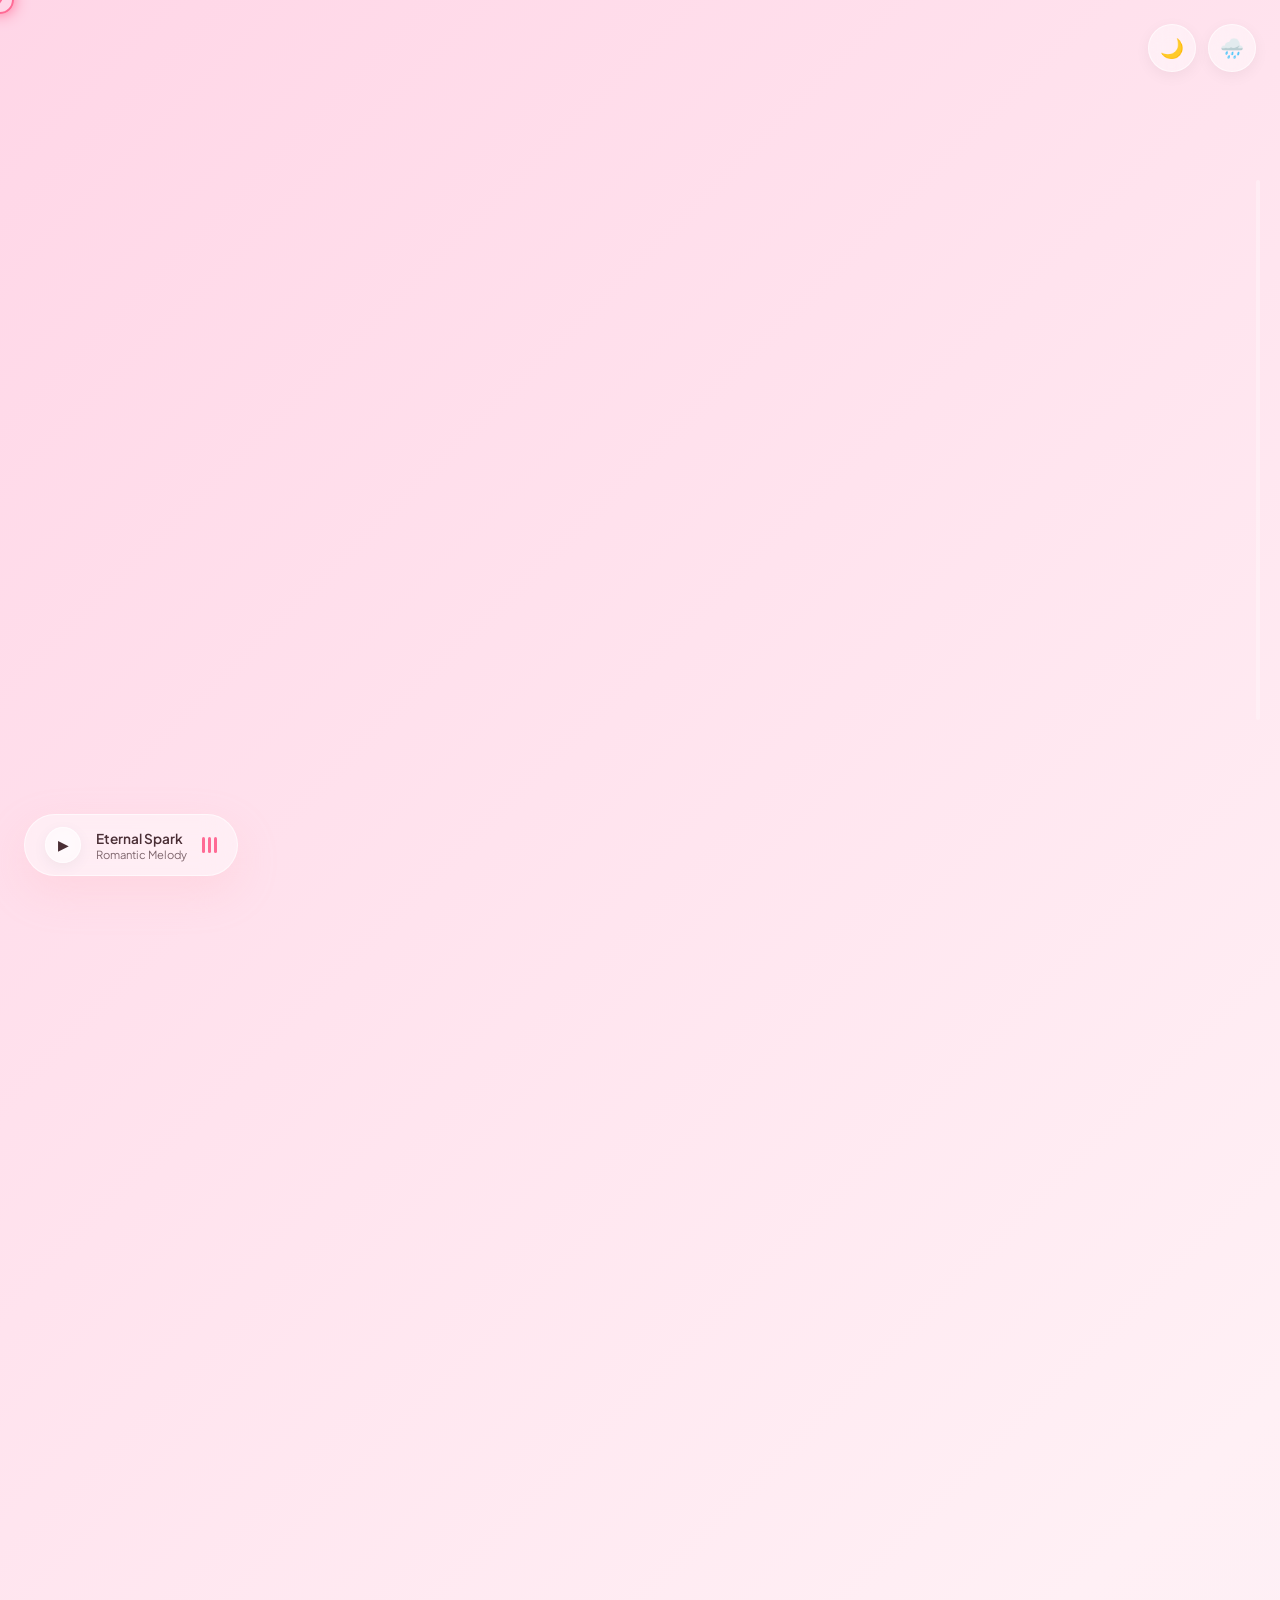
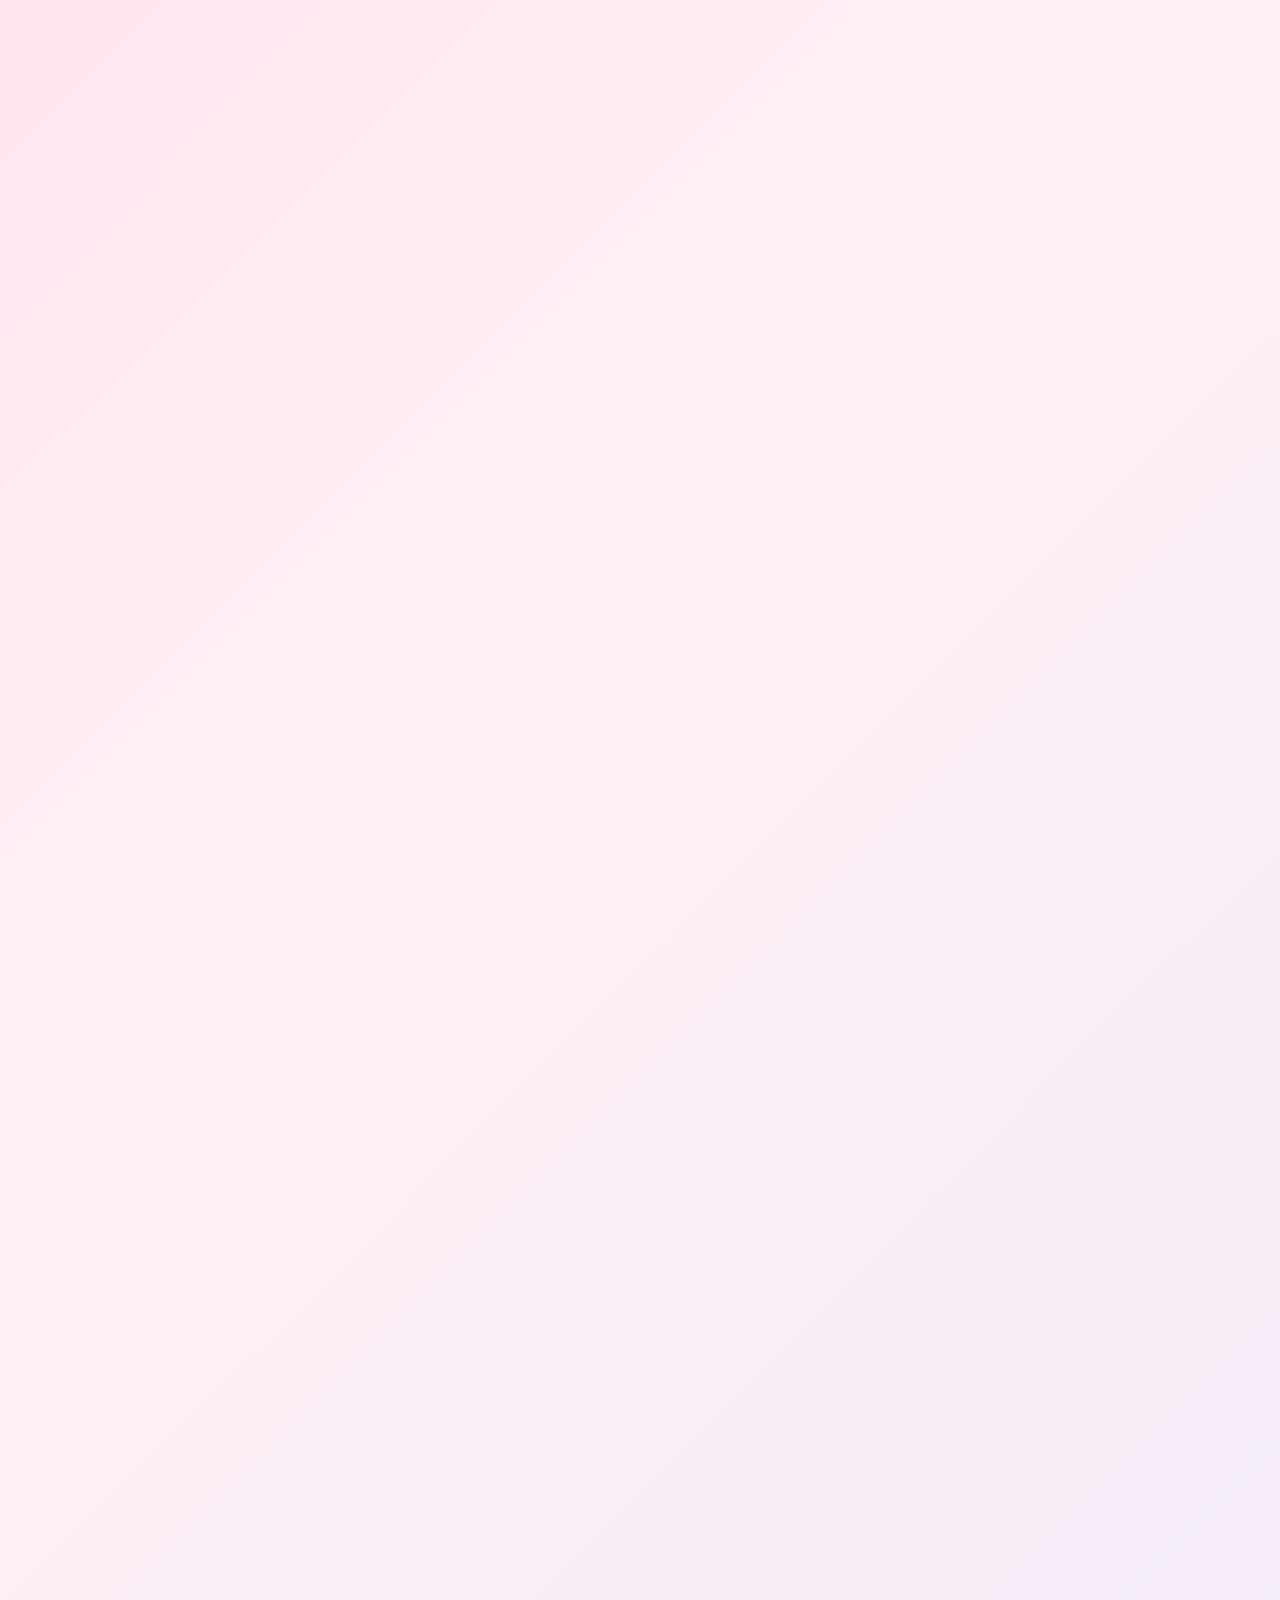
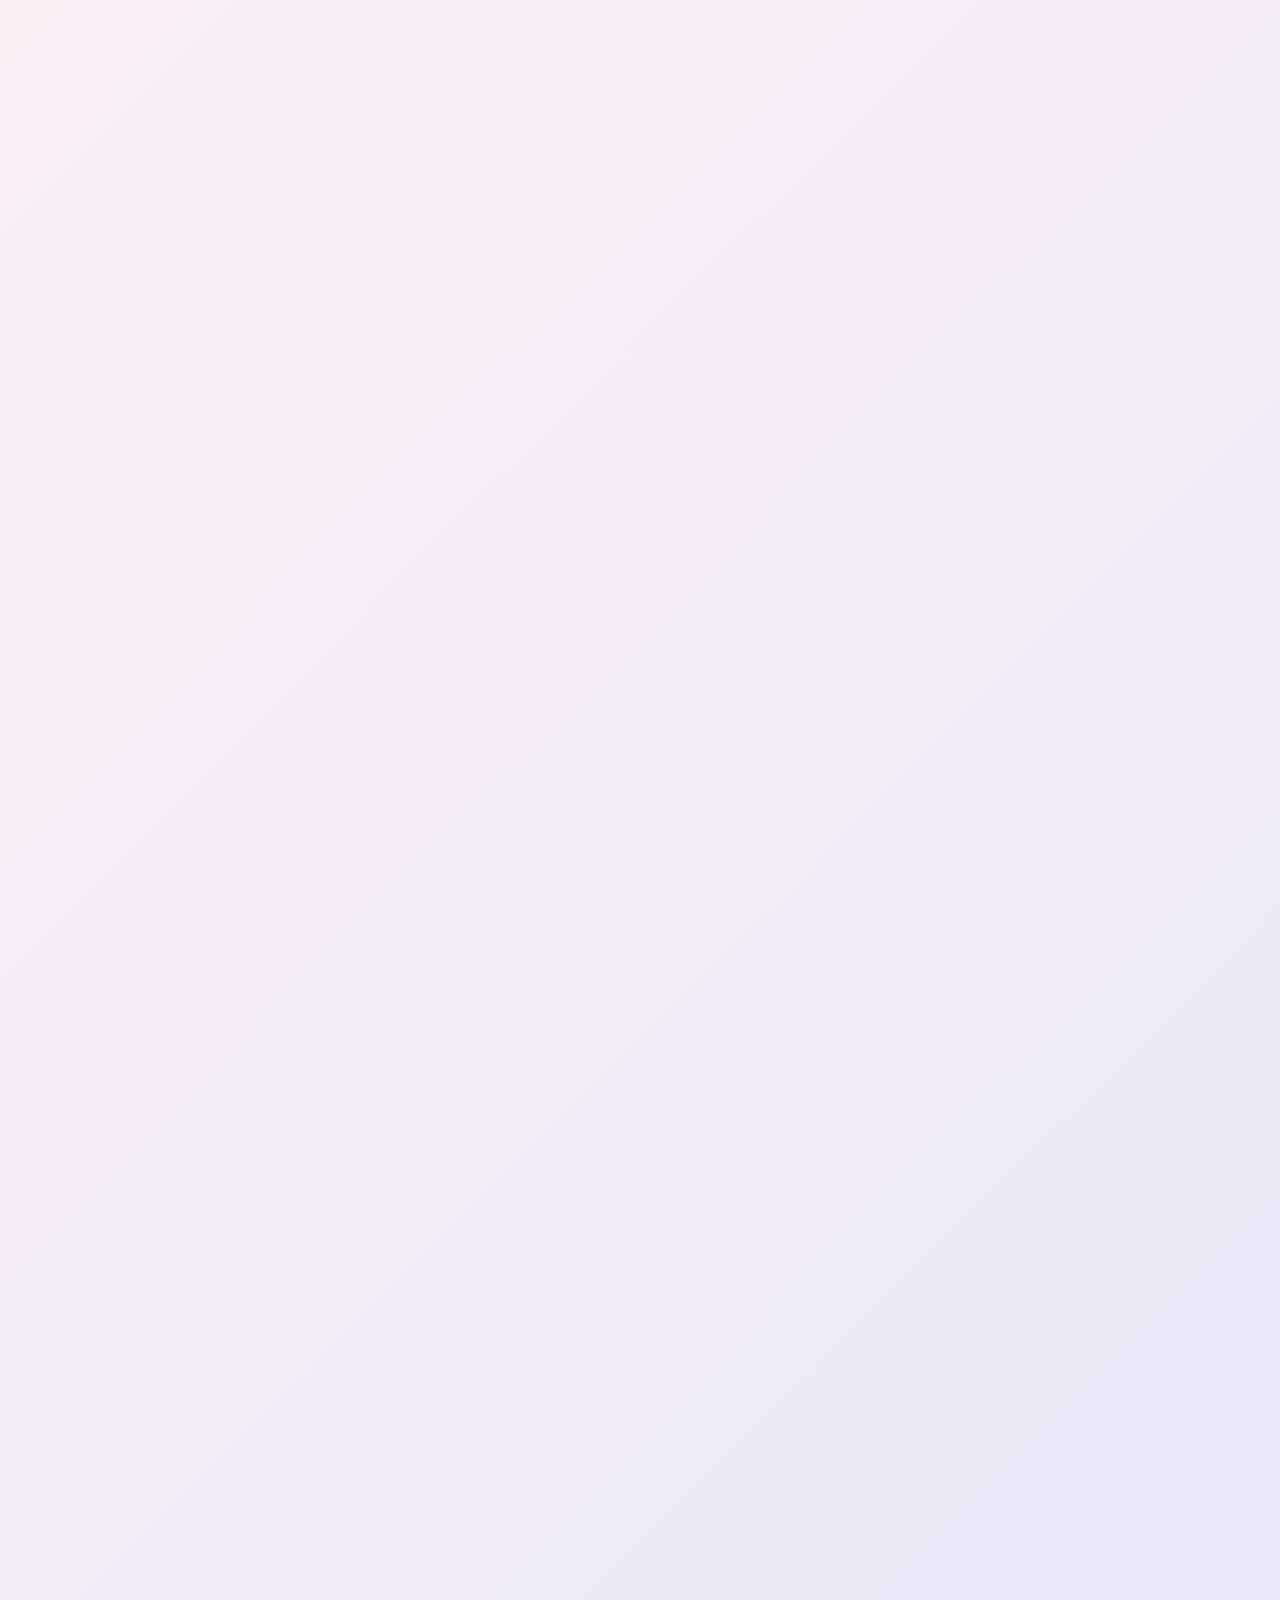
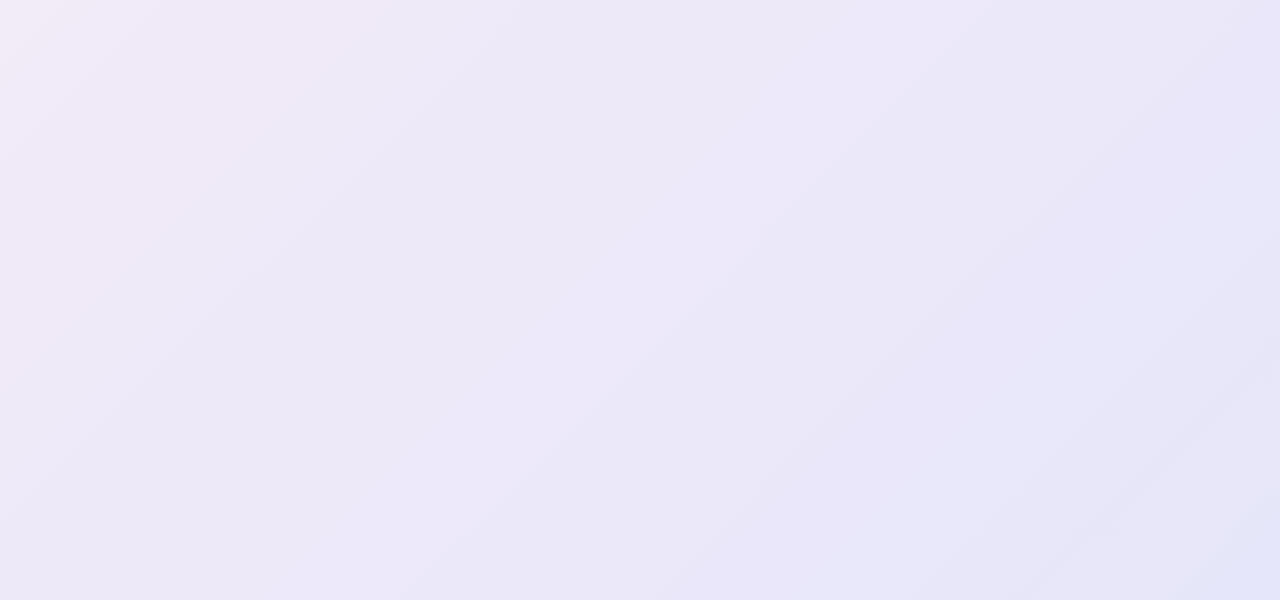
==== commit 94e5470f: "Update Girlfriend_day.html" ====
--- a/Girlfriend_day.html
+++ b/Girlfriend_day.html
@@ -10,6 +10,7 @@
   <link rel="preconnect" href="https://fonts.gstatic.com" crossorigin>
   <link href="https://fonts.googleapis.com/css2?family=Cinzel:wght@400;600;700&family=Great+Vibes&family=Plus+Jakarta+Sans:wght@300;400;500;600&display=swap" rel="stylesheet">
   <script src="script.js"></script>
+  <link rel="stylesheet" href="style.css">
 </head>
 <body>
 
--- a/style.css
+++ b/style.css
@@ -0,0 +1,682 @@
+    /* ==========================================
+       1. CORE CSS & VARIABLES
+       ========================================== */
+    :root {
+      --bg-gradient-day: linear-gradient(135deg, #ffd6e7 0%, #fff0f5 40%, #e6e6fa 100%);
+      --bg-gradient-night: linear-gradient(135deg, #0f051d 0%, #1a0933 50%, #2a0826 100%);
+      --text-day: #4a2e35;
+      --text-night: #fce8f3;
+      --accent-pink: #ff6b95;
+      --accent-rose: #b76e79;
+      --accent-purple: #9b51e0;
+      --glass-bg-day: rgba(255, 255, 255, 0.45);
+      --glass-bg-night: rgba(30, 15, 40, 0.55);
+      --glass-border-day: rgba(255, 255, 255, 0.6);
+      --glass-border-night: rgba(255, 182, 193, 0.2);
+      --glass-shadow: 0 16px 40px 0 rgba(255, 182, 193, 0.25);
+      
+      --text-main: var(--text-day);
+      --glass-bg: var(--glass-bg-day);
+      --glass-border: var(--glass-border-day);
+    }
+
+    [data-theme="night"] {
+      --text-main: var(--text-night);
+      --glass-bg: var(--glass-bg-night);
+      --glass-border: var(--glass-border-night);
+      --glass-shadow: 0 16px 40px 0 rgba(0, 0, 0, 0.5);
+    }
+
+    * {
+      box-sizing: border-box;
+      margin: 0;
+      padding: 0;
+      cursor: none; /* Custom cursor override */
+      user-select: none;
+    }
+
+    html {
+      scroll-behavior: smooth;
+      overflow-x: hidden;
+    }
+
+    body {
+      font-family: 'Plus Jakarta Sans', sans-serif;
+      background: var(--bg-gradient-day);
+      color: var(--text-main);
+      transition: background 1s ease, color 1s ease;
+      min-height: 100vh;
+      overflow-x: hidden;
+      position: relative;
+    }
+
+    body[data-theme="night"] {
+      background: var(--bg-gradient-night);
+    }
+
+    h1, h2, h3, .serif {
+      font-family: 'Cinzel', serif;
+    }
+
+    .script-font {
+      font-family: 'Great Vibes', cursive;
+    }
+
+    /* Glassmorphism Card Utility */
+    .glass-card {
+      background: var(--glass-bg);
+      backdrop-filter: blur(16px);
+      -webkit-backdrop-filter: blur(16px);
+      border: 1px solid var(--glass-border);
+      border-radius: 24px;
+      box-shadow: var(--glass-shadow);
+      transition: background 0.5s ease, border 0.5s ease, transform 0.4s ease, box-shadow 0.4s ease;
+    }
+
+    /* ==========================================
+       2. CANVAS & CURSOR OVERLAYS
+       ========================================== */
+    #bg-canvas, #fx-canvas {
+      position: fixed;
+      top: 0;
+      left: 0;
+      width: 100vw;
+      height: 100vh;
+      pointer-events: none;
+    }
+
+    #bg-canvas { z-index: -1; }
+    #fx-canvas { z-index: 999; }
+
+    /* Custom Cursor */
+    .custom-cursor {
+      position: fixed;
+      top: 0;
+      left: 0;
+      width: 28px;
+      height: 28px;
+      border: 2px solid var(--accent-pink);
+      border-radius: 50%;
+      pointer-events: none;
+      z-index: 9999;
+      transform: translate(-50%, -50%);
+      transition: transform 0.1s ease-out, width 0.2s, height 0.2s, border-color 0.3s;
+      display: flex;
+      align-items: center;
+      justify-content: center;
+      box-shadow: 0 0 15px var(--accent-pink);
+    }
+
+    .custom-cursor::after {
+      content: '♥';
+      font-size: 10px;
+      color: var(--accent-pink);
+    }
+
+    .cursor-trail {
+      position: fixed;
+      width: 6px;
+      height: 6px;
+      background: rgba(255, 107, 149, 0.6);
+      border-radius: 50%;
+      pointer-events: none;
+      z-index: 9998;
+      transform: translate(-50%, -50%);
+      animation: fadeTrail 0.8s forwards;
+    }
+
+    @keyframes fadeTrail {
+      to {
+        opacity: 0;
+        transform: translate(-50%, -50%) scale(0.1);
+      }
+    }
+
+    /* ==========================================
+       3. PAGE LOADER
+       ========================================== */
+    #page-loader {
+      position: fixed;
+      inset: 0;
+      background: var(--bg-gradient-day);
+      z-index: 10000;
+      display: flex;
+      flex-direction: column;
+      align-items: center;
+      justify-content: center;
+      transition: opacity 1s ease, visibility 1s ease;
+    }
+
+    #page-loader.hidden {
+      opacity: 0;
+      visibility: hidden;
+    }
+
+    .loader-heart {
+      font-size: 4rem;
+      color: var(--accent-pink);
+      animation: heartBeat 1.2s infinite ease-in-out;
+      filter: drop-shadow(0 0 20px rgba(255, 107, 149, 0.6));
+    }
+
+    @keyframes heartBeat {
+      0%, 100% { transform: scale(1); }
+      50% { transform: scale(1.3) rotate(-5deg); }
+    }
+
+    .loader-progress {
+      margin-top: 20px;
+      font-family: 'Cinzel', serif;
+      font-size: 1.2rem;
+      letter-spacing: 2px;
+      color: var(--accent-rose);
+    }
+
+    /* ==========================================
+       4. SCROLL PROGRESS (ROSE STEM)
+       ========================================== */
+    .scroll-progress-container {
+      position: fixed;
+      right: 20px;
+      top: 50%;
+      transform: translateY(-50%);
+      height: 60vh;
+      width: 4px;
+      background: rgba(255, 255, 255, 0.3);
+      border-radius: 4px;
+      z-index: 900;
+    }
+
+    .scroll-stem {
+      width: 100%;
+      height: 0%;
+      background: linear-gradient(to bottom, #7ca982, #2b5b2a);
+      border-radius: 4px;
+      position: relative;
+      transition: height 0.1s ease-out;
+    }
+
+    .scroll-rose {
+      position: absolute;
+      bottom: -15px;
+      left: 50%;
+      transform: translateX(-50%) scale(0);
+      font-size: 24px;
+      transition: transform 0.4s cubic-bezier(0.175, 0.885, 0.32, 1.275);
+    }
+
+    .scroll-stem.bloomed .scroll-rose {
+      transform: translateX(-50%) scale(1.3);
+    }
+
+    /* ==========================================
+       5. FLOATING CONTROLS (MUSIC, SOUNDS, THEME)
+       ========================================== */
+    .top-controls {
+      position: fixed;
+      top: 24px;
+      right: 24px;
+      z-index: 1000;
+      display: flex;
+      gap: 12px;
+    }
+
+    .control-btn {
+      width: 48px;
+      height: 48px;
+      border-radius: 50%;
+      border: 1px solid var(--glass-border);
+      background: var(--glass-bg);
+      backdrop-filter: blur(10px);
+      color: var(--text-main);
+      display: flex;
+      align-items: center;
+      justify-content: center;
+      font-size: 1.2rem;
+      box-shadow: 0 4px 15px rgba(0, 0, 0, 0.05);
+      transition: all 0.3s ease;
+    }
+
+    .control-btn:hover {
+      transform: scale(1.1) rotate(5deg);
+      box-shadow: 0 6px 20px var(--accent-pink);
+    }
+
+    /* Floating Music Widget */
+    .music-widget {
+      position: fixed;
+      bottom: 24px;
+      left: 24px;
+      z-index: 1000;
+      padding: 12px 20px;
+      display: flex;
+      align-items: center;
+      gap: 15px;
+      border-radius: 50px;
+    }
+
+    .equalizer {
+      display: flex;
+      gap: 3px;
+      height: 16px;
+      align-items: flex-end;
+    }
+
+    .eq-bar {
+      width: 3px;
+      height: 100%;
+      background: var(--accent-pink);
+      border-radius: 3px;
+      animation: eq 1s infinite alternate ease-in-out;
+      animation-play-state: paused;
+    }
+
+    .music-widget.playing .eq-bar {
+      animation-play-state: running;
+    }
+
+    .eq-bar:nth-child(2) { animation-delay: 0.2s; }
+    .eq-bar:nth-child(3) { animation-delay: 0.4s; }
+
+    @keyframes eq {
+      0% { height: 20%; }
+      100% { height: 100%; }
+    }
+
+    /* ==========================================
+       6. SECTIONS & LAYOUT
+       ========================================== */
+    section {
+      min-height: 100vh;
+      padding: 100px 24px 60px;
+      max-width: 1200px;
+      margin: 0 auto;
+      display: flex;
+      flex-direction: column;
+      justify-content: center;
+      align-items: center;
+      position: relative;
+    }
+
+    .section-title {
+      font-size: 2.8rem;
+      text-align: center;
+      margin-bottom: 12px;
+      background: linear-gradient(45deg, var(--accent-pink), var(--accent-purple));
+      -webkit-background-clip: text;
+      -webkit-text-fill-color: transparent;
+      filter: drop-shadow(0 2px 10px rgba(255, 107, 149, 0.3));
+    }
+
+    .section-subtitle {
+      font-size: 1.1rem;
+      text-align: center;
+      opacity: 0.85;
+      margin-bottom: 50px;
+      font-weight: 300;
+    }
+
+    /* Magic Scroll Animations Base */
+    .reveal {
+      opacity: 0;
+      transition: all 1s cubic-bezier(0.25, 1, 0.5, 1);
+      will-change: transform, opacity, filter;
+    }
+
+    .reveal.fade-up { transform: translateY(60px); }
+    .reveal.fade-left { transform: translateX(-80px); }
+    .reveal.fade-right { transform: translateX(80px); }
+    .reveal.scale-up { transform: scale(0.8); }
+    .reveal.flip-3d { transform: rotateY(90deg); }
+    .reveal.blur-in { filter: blur(20px); }
+
+    .reveal.active {
+      opacity: 1;
+      transform: translate(0) scale(1) rotateY(0deg);
+      filter: blur(0px);
+    }
+
+    /* ==========================================
+       7. SECTION 1: WELCOME / HERO
+       ========================================== */
+    .hero-content {
+      text-align: center;
+      max-width: 800px;
+    }
+
+    .hero-title {
+      font-size: 4.5rem;
+      line-height: 1.1;
+      margin-bottom: 20px;
+      letter-spacing: -1px;
+    }
+
+    .typing-text {
+      font-size: 2rem;
+      color: var(--accent-rose);
+      min-height: 2.5rem;
+      margin-bottom: 30px;
+    }
+
+    .cta-btn {
+      padding: 16px 40px;
+      font-size: 1.1rem;
+      border: none;
+      border-radius: 50px;
+      background: linear-gradient(135deg, var(--accent-pink), var(--accent-purple));
+      color: white;
+      font-weight: 600;
+      box-shadow: 0 10px 30px rgba(255, 107, 149, 0.4);
+      transition: all 0.3s ease;
+      position: relative;
+      overflow: hidden;
+    }
+
+    .cta-btn:hover {
+      box-shadow: 0 15px 40px rgba(255, 107, 149, 0.7);
+      transform: translateY(-3px);
+    }
+
+    /* ==========================================
+       8. SECTION 2: ENVELOPE LOVE LETTER
+       ========================================== */
+    .envelope-wrapper {
+      perspective: 1000px;
+    }
+
+    .envelope {
+      width: 320px;
+      height: 220px;
+      background: #f8a5c2;
+      border-radius: 12px;
+      position: relative;
+      box-shadow: 0 20px 40px rgba(0, 0, 0, 0.15);
+      transition: transform 0.6s ease;
+      transform-style: preserve-3d;
+    }
+
+    .envelope-flap {
+      position: absolute;
+      top: 0;
+      left: 0;
+      width: 0;
+      height: 0;
+      border-left: 160px solid transparent;
+      border-right: 160px solid transparent;
+      border-top: 120px solid #f78fb3;
+      transform-origin: top;
+      transition: transform 0.6s ease 0.3s, z-index 0.2s 0.3s;
+      z-index: 3;
+    }
+
+    .envelope-pocket {
+      position: absolute;
+      bottom: 0;
+      left: 0;
+      width: 0;
+      height: 0;
+      border-left: 160px solid #f8a5c2;
+      border-right: 160px solid #f8a5c2;
+      border-bottom: 120px solid #f578a0;
+      border-radius: 0 0 12px 12px;
+      z-index: 2;
+    }
+
+    .letter {
+      position: absolute;
+      bottom: 10px;
+      left: 15px;
+      width: 290px;
+      height: 190px;
+      background: #fff;
+      border-radius: 8px;
+      padding: 20px;
+      box-shadow: 0 5px 15px rgba(0,0,0,0.05);
+      transition: transform 0.8s cubic-bezier(0.4, 0, 0.2, 1) 0.6s, z-index 0.1s 0.6s, height 0.6s ease 1.2s;
+      z-index: 1;
+      overflow: hidden;
+      font-family: 'Great Vibes', cursive;
+      font-size: 1.4rem;
+      color: #333;
+      line-height: 1.5;
+    }
+
+    .envelope-wrapper.open .envelope-flap {
+      transform: rotateX(180deg);
+      z-index: 0;
+    }
+
+    .envelope-wrapper.open .letter {
+      transform: translateY(-160px);
+      z-index: 4;
+      height: 320px;
+    }
+
+    /* ==========================================
+       9. SECTION 3: POLAROID GALLERY & LIGHTBOX
+       ========================================== */
+    .gallery-grid {
+      display: flex;
+      flex-wrap: wrap;
+      gap: 30px;
+      justify-content: center;
+      max-width: 1000px;
+    }
+
+    .polaroid {
+      background: white;
+      padding: 16px 16px 24px 16px;
+      border-radius: 4px;
+      box-shadow: 0 10px 25px rgba(0,0,0,0.1);
+      width: 260px;
+      position: relative;
+      transition: all 0.4s cubic-bezier(0.175, 0.885, 0.32, 1.275);
+      color: #222;
+    }
+
+    .polaroid:nth-child(odd) { transform: rotate(-3deg); }
+    .polaroid:nth-child(even) { transform: rotate(4deg); }
+
+    .polaroid:hover {
+      transform: scale(1.08) rotate(0deg) translateY(-10px);
+      box-shadow: 0 20px 40px rgba(255, 107, 149, 0.3);
+      z-index: 10;
+    }
+
+    .polaroid-img {
+      width: 100%;
+      height: 220px;
+      object-fit: cover;
+      border-radius: 2px;
+      background: #eee;
+    }
+
+    .polaroid-caption {
+      font-family: 'Great Vibes', cursive;
+      font-size: 1.6rem;
+      text-align: center;
+      margin-top: 12px;
+      color: #444;
+    }
+
+    .polaroid-date {
+      font-size: 0.75rem;
+      text-align: right;
+      color: #888;
+      margin-top: 4px;
+    }
+
+    .tape {
+      position: absolute;
+      top: -12px;
+      left: 50%;
+      transform: translateX(-50%);
+      width: 70px;
+      height: 24px;
+      background: rgba(255, 255, 255, 0.6);
+      border: 1px dashed rgba(0,0,0,0.1);
+      backdrop-filter: blur(2px);
+    }
+
+    /* Lightbox Modal */
+    #lightbox {
+      position: fixed;
+      inset: 0;
+      background: rgba(0, 0, 0, 0.85);
+      backdrop-filter: blur(15px);
+      z-index: 10000;
+      display: flex;
+      align-items: center;
+      justify-content: center;
+      opacity: 0;
+      pointer-events: none;
+      transition: opacity 0.4s ease;
+    }
+
+    #lightbox.active {
+      opacity: 1;
+      pointer-events: auto;
+    }
+
+    .lightbox-img {
+      max-width: 85vw;
+      max-height: 80vh;
+      border-radius: 12px;
+      box-shadow: 0 0 50px rgba(255, 107, 149, 0.5);
+      transform: scale(0.9);
+      transition: transform 0.4s ease;
+    }
+
+    #lightbox.active .lightbox-img {
+      transform: scale(1);
+    }
+
+    /* ==========================================
+       10. SECTION 4: MEMORY BOOK (3D FLIP)
+       ========================================== */
+    .book-container {
+      perspective: 1500px;
+      width: 340px;
+      height: 460px;
+      position: relative;
+    }
+
+    .book-page {
+      width: 100%;
+      height: 100%;
+      position: absolute;
+      top: 0;
+      left: 0;
+      transform-origin: left center;
+      transition: transform 0.8s cubic-bezier(0.645, 0.045, 0.355, 1);
+      transform-style: preserve-3d;
+      padding: 30px;
+      display: flex;
+      flex-direction: column;
+      justify-content: space-between;
+    }
+
+    .book-page.flipped {
+      transform: rotateY(-180deg);
+    }
+
+    /* ==========================================
+       11. SECTION 5: LOVE REASONS FLIP CARDS
+       ========================================== */
+    .reasons-grid {
+      display: grid;
+      grid-template-columns: repeat(auto-fit, minmax(250px, 1fr));
+      gap: 24px;
+      width: 100%;
+      max-width: 1000px;
+    }
+
+    .flip-card {
+      background-color: transparent;
+      height: 220px;
+      perspective: 1000px;
+    }
+
+    .flip-card-inner {
+      position: relative;
+      width: 100%;
+      height: 100%;
+      text-align: center;
+      transition: transform 0.8s cubic-bezier(0.175, 0.885, 0.32, 1.275);
+      transform-style: preserve-3d;
+    }
+
+    .flip-card:hover .flip-card-inner {
+      transform: rotateY(180deg);
+    }
+
+    .flip-front, .flip-back {
+      position: absolute;
+      inset: 0;
+      -webkit-backface-visibility: hidden;
+      backface-visibility: hidden;
+      display: flex;
+      flex-direction: column;
+      align-items: center;
+      justify-content: center;
+      padding: 24px;
+      border-radius: 20px;
+    }
+
+    .flip-back {
+      transform: rotateY(180deg);
+      background: linear-gradient(135deg, var(--accent-pink), var(--accent-purple));
+      color: white;
+    }
+
+    /* ==========================================
+       12. SECTION 6: LOVE METER
+       ========================================== */
+    .meter-container {
+      width: 100%;
+      max-width: 600px;
+      display: flex;
+      flex-direction: column;
+      gap: 20px;
+    }
+
+    .meter-item {
+      display: flex;
+      flex-direction: column;
+      gap: 8px;
+    }
+
+    .meter-label {
+      display: flex;
+      justify-content: space-between;
+      font-weight: 500;
+    }
+
+    .meter-bar-bg {
+      height: 14px;
+      width: 100%;
+      background: rgba(255, 255, 255, 0.3);
+      border-radius: 10px;
+      overflow: hidden;
+      position: relative;
+    }
+
+    .meter-bar-fill {
+      height: 100%;
+      width: 0%;
+      background: linear-gradient(90deg, var(--accent-pink), var(--accent-purple));
+      border-radius: 10px;
+      transition: width 1.5s cubic-bezier(0.1, 0.42, 0.85, 1);
+      box-shadow: 0 0 12px var(--accent-pink);
+    }
+
+    /* Secret Heart Hidden Trigger */
+    .secret-heart {
+      display: inline-block;
+      color: var(--accent-pink);
+      transition: transform 0.3s;
+    }
+
+    .secret-heart:hover {
+      transform: scale(1.5) rotate(15deg);
+    }
